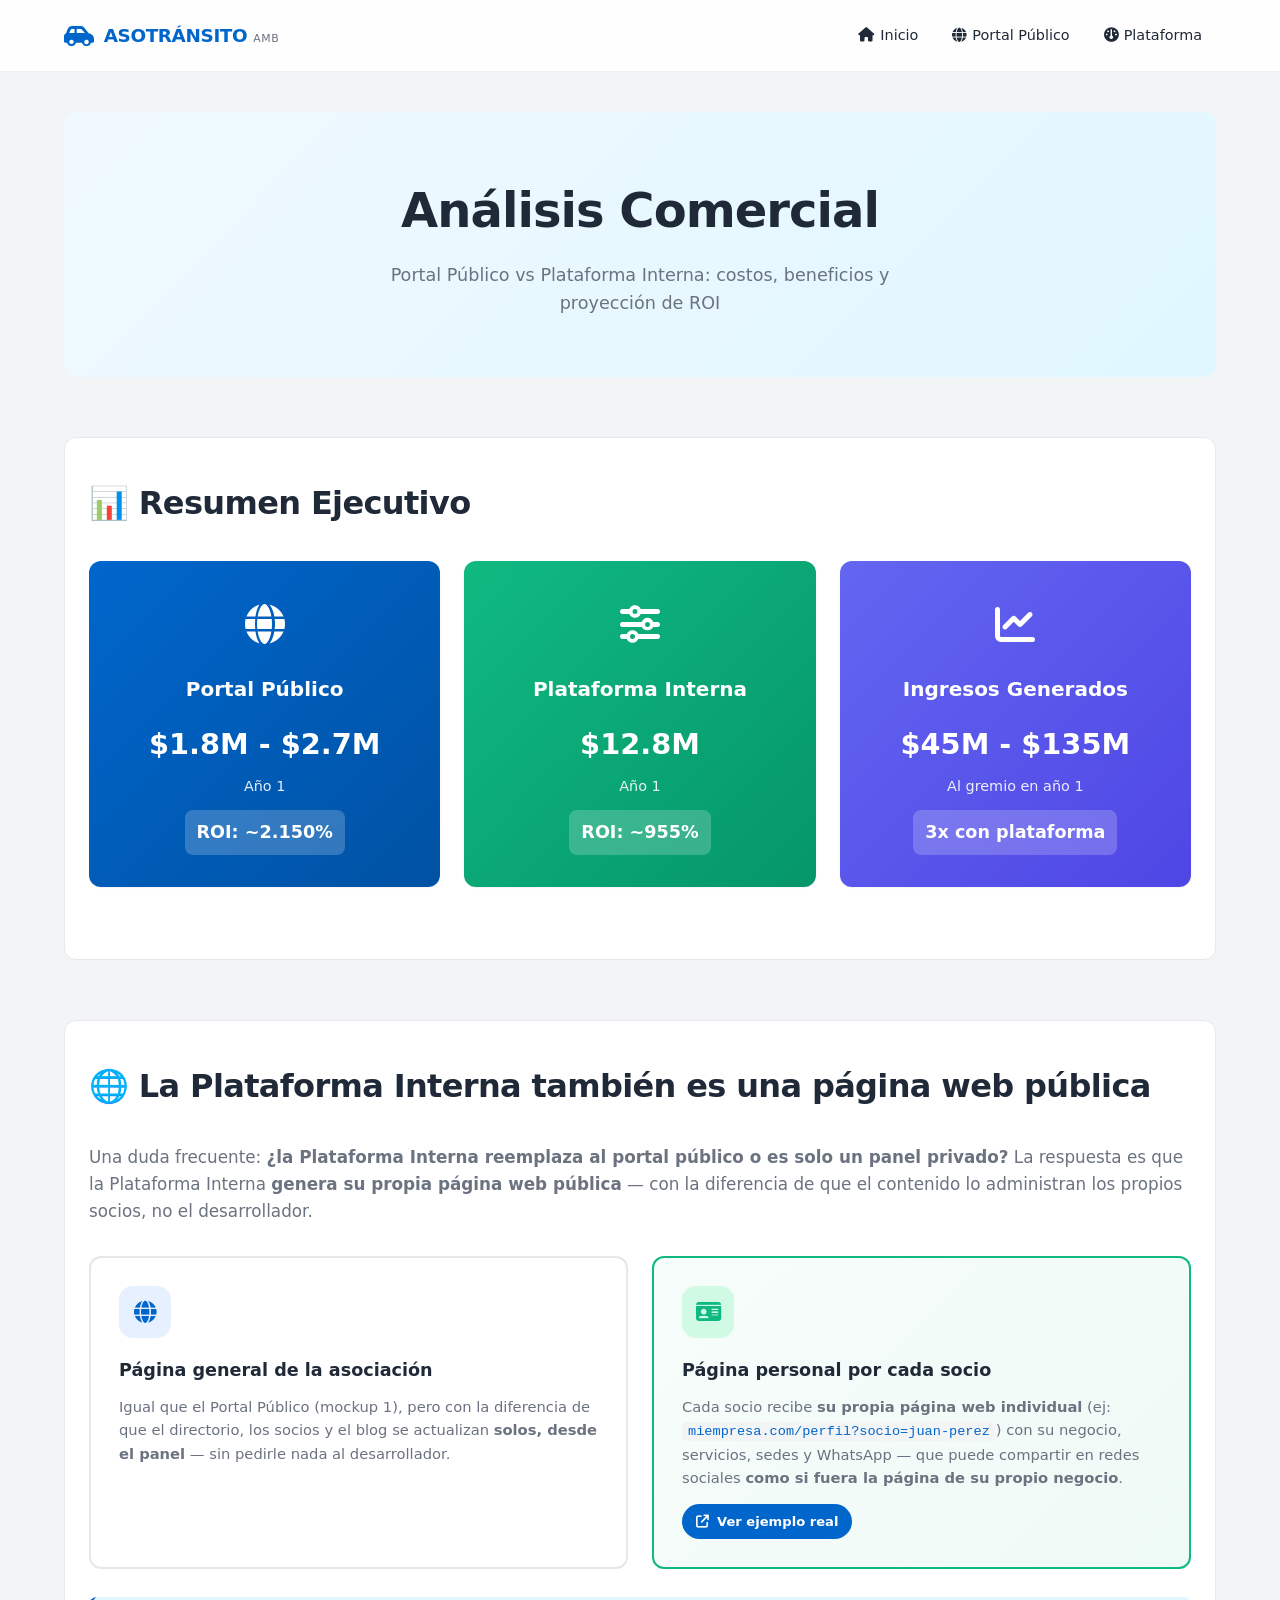
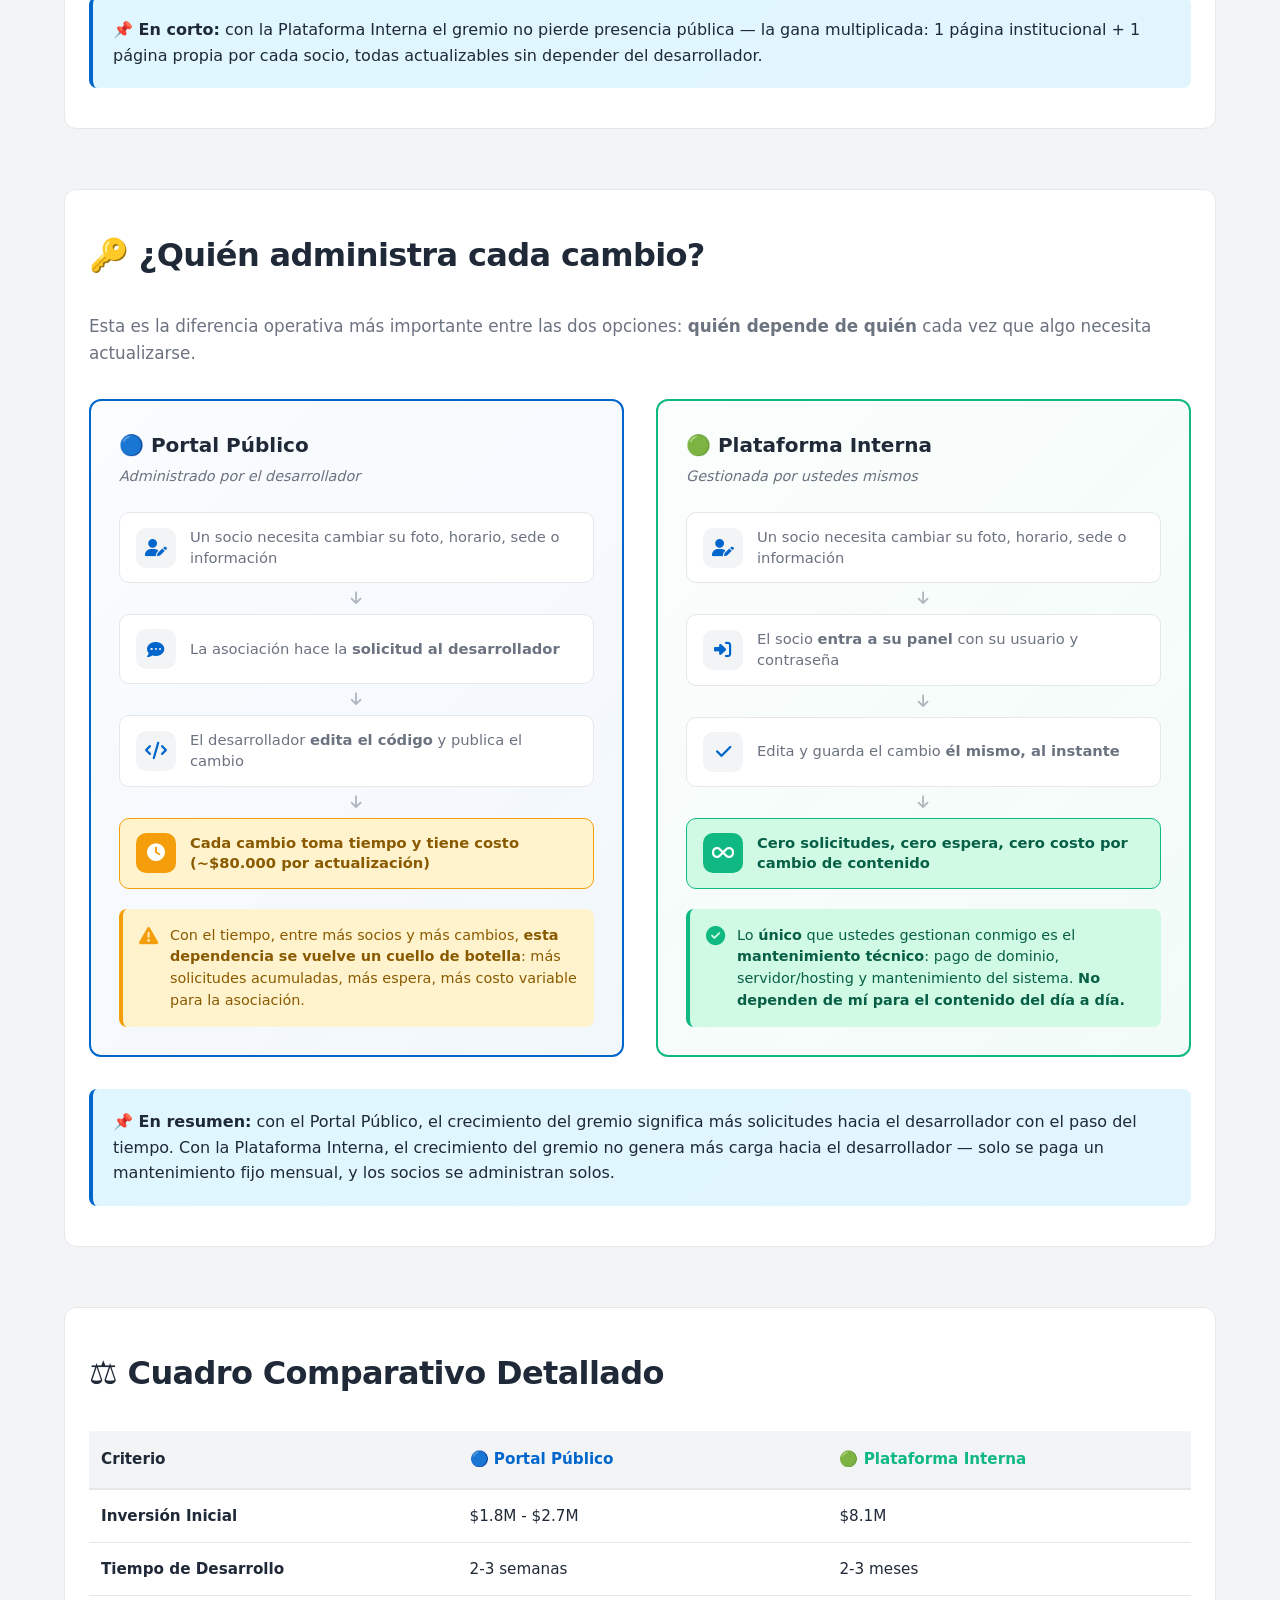
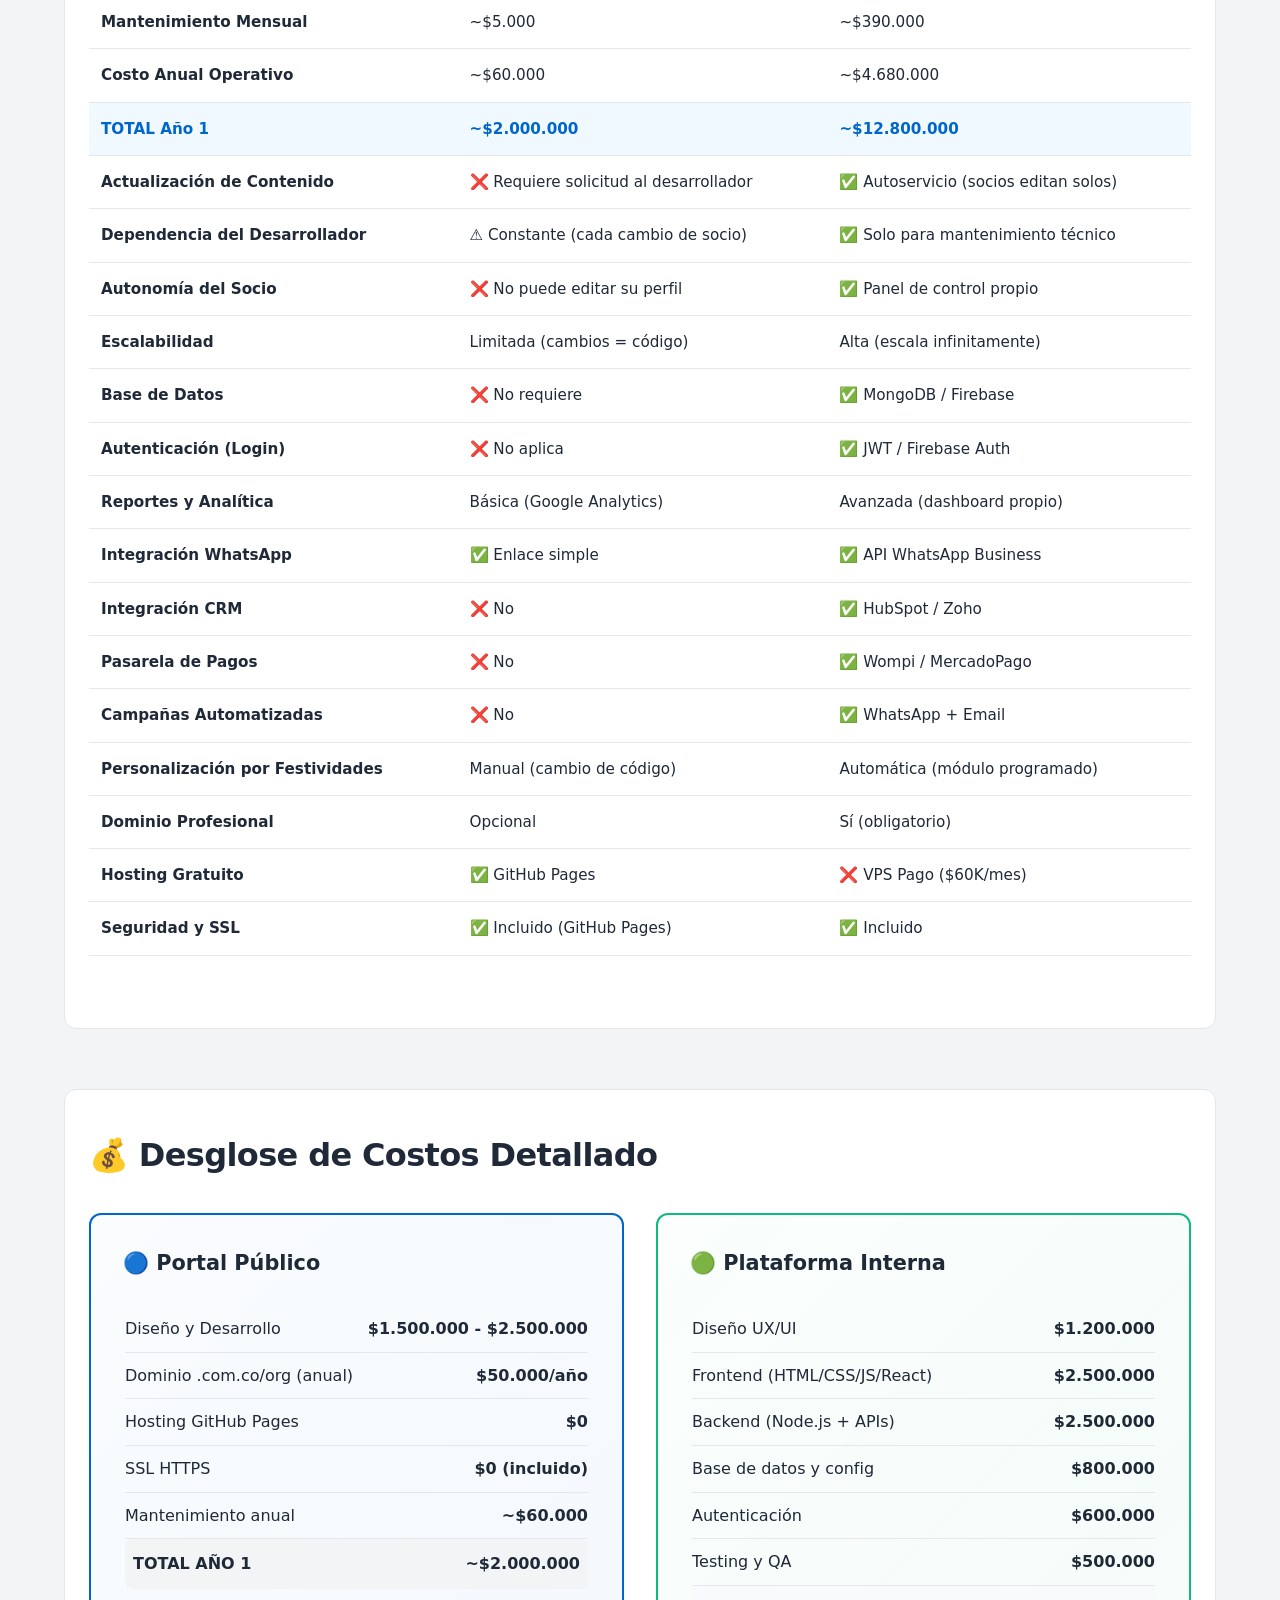
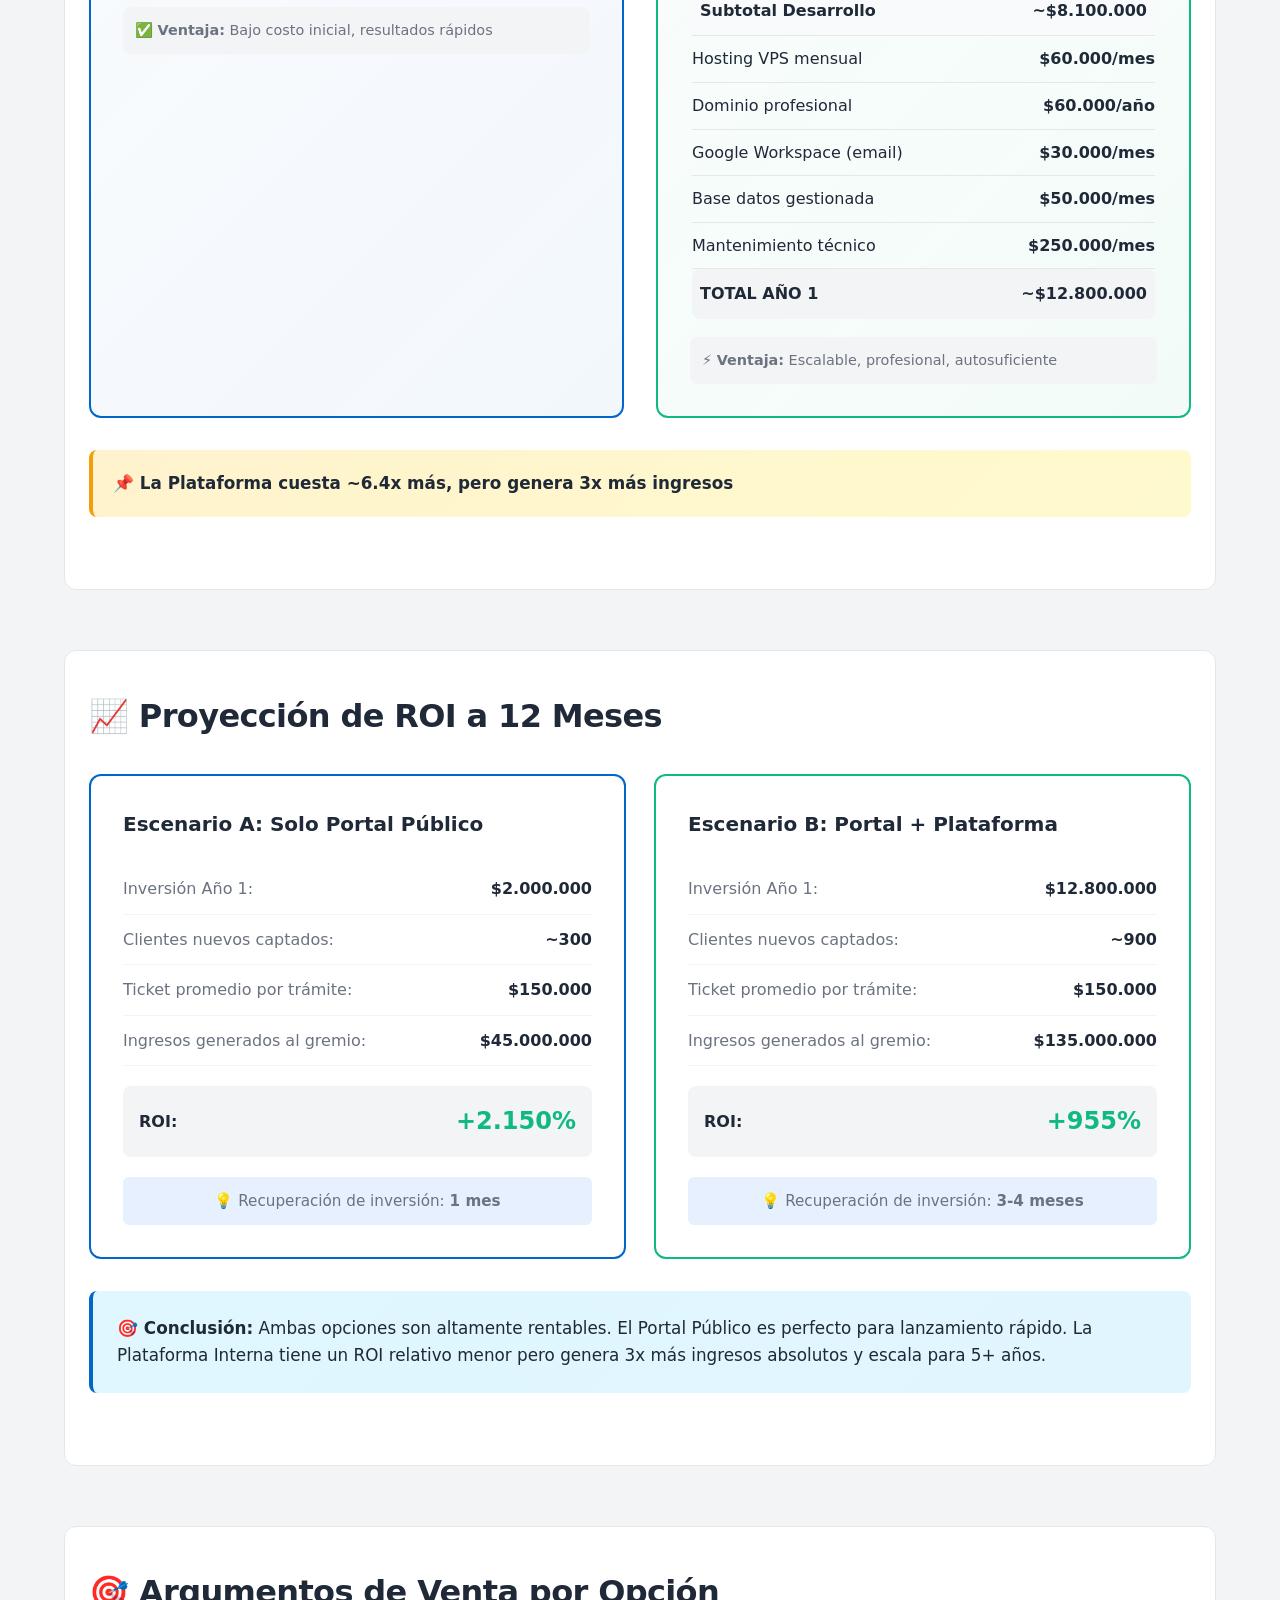
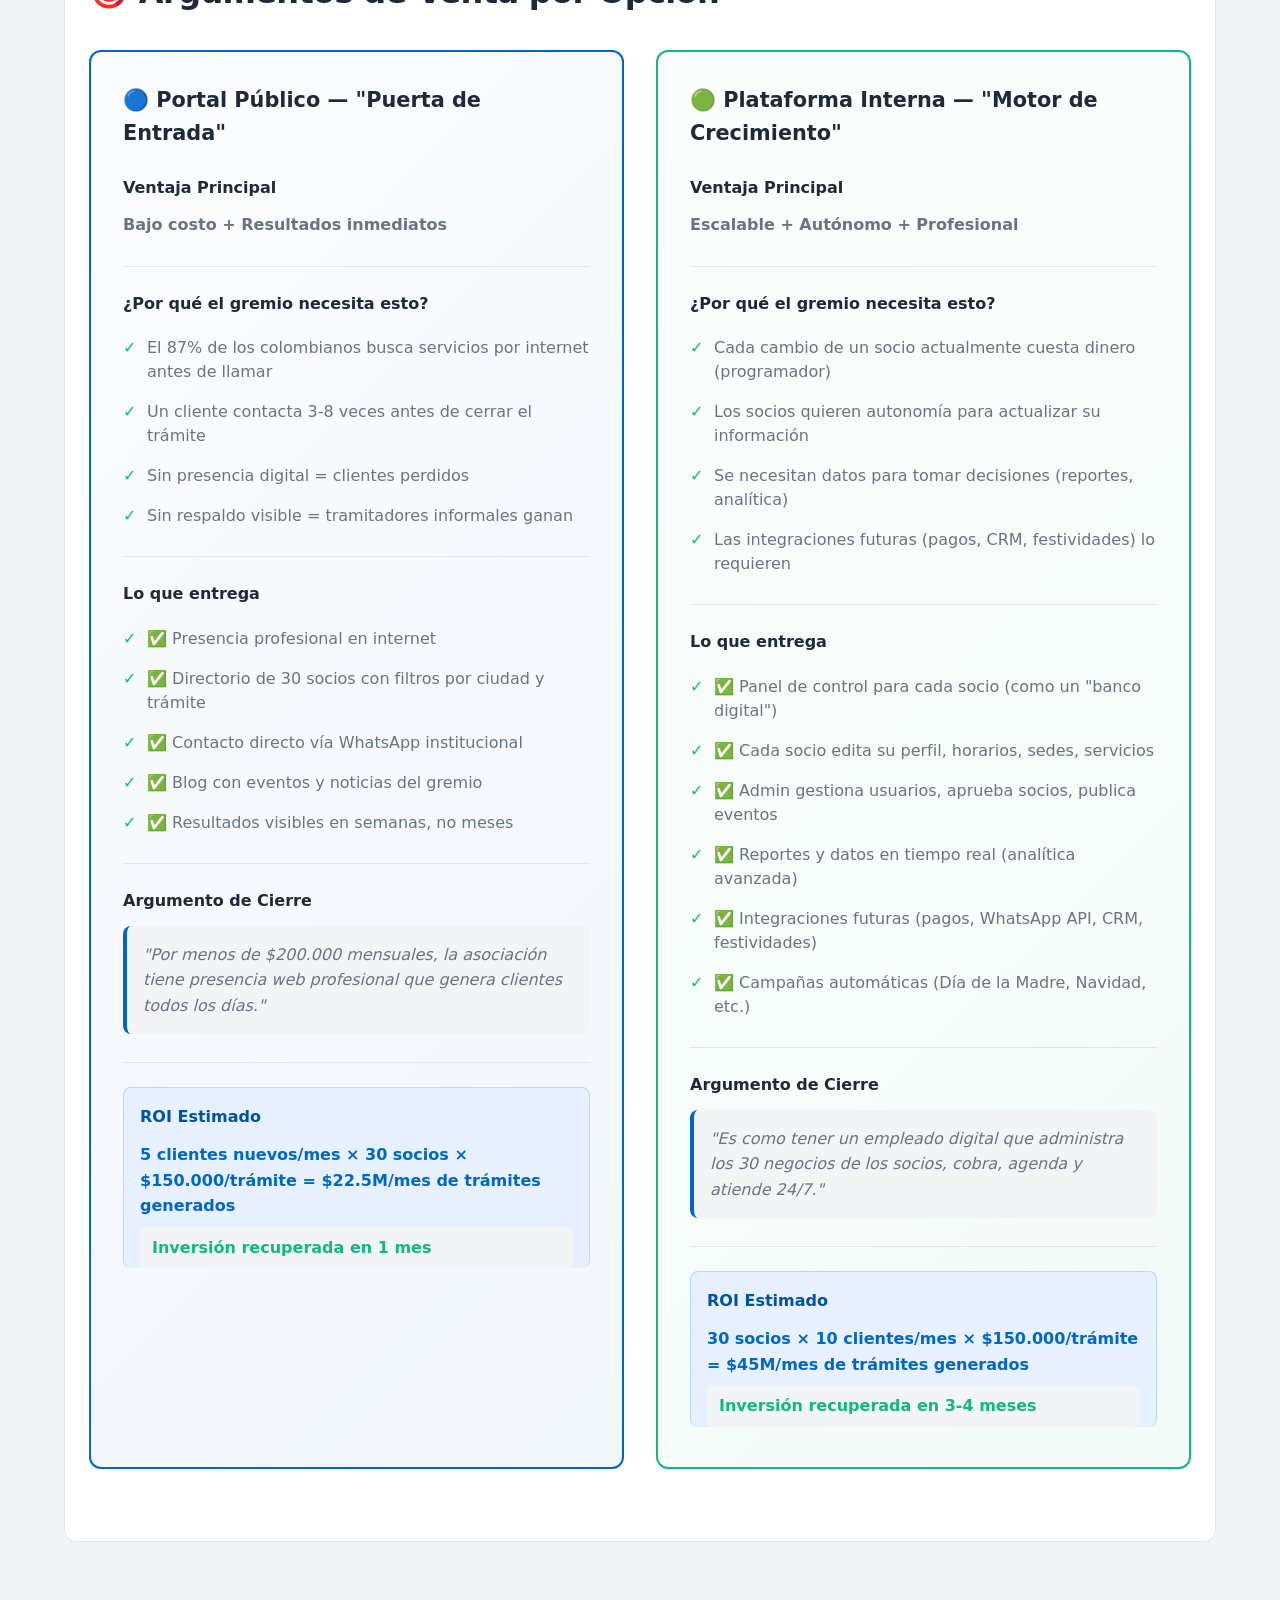
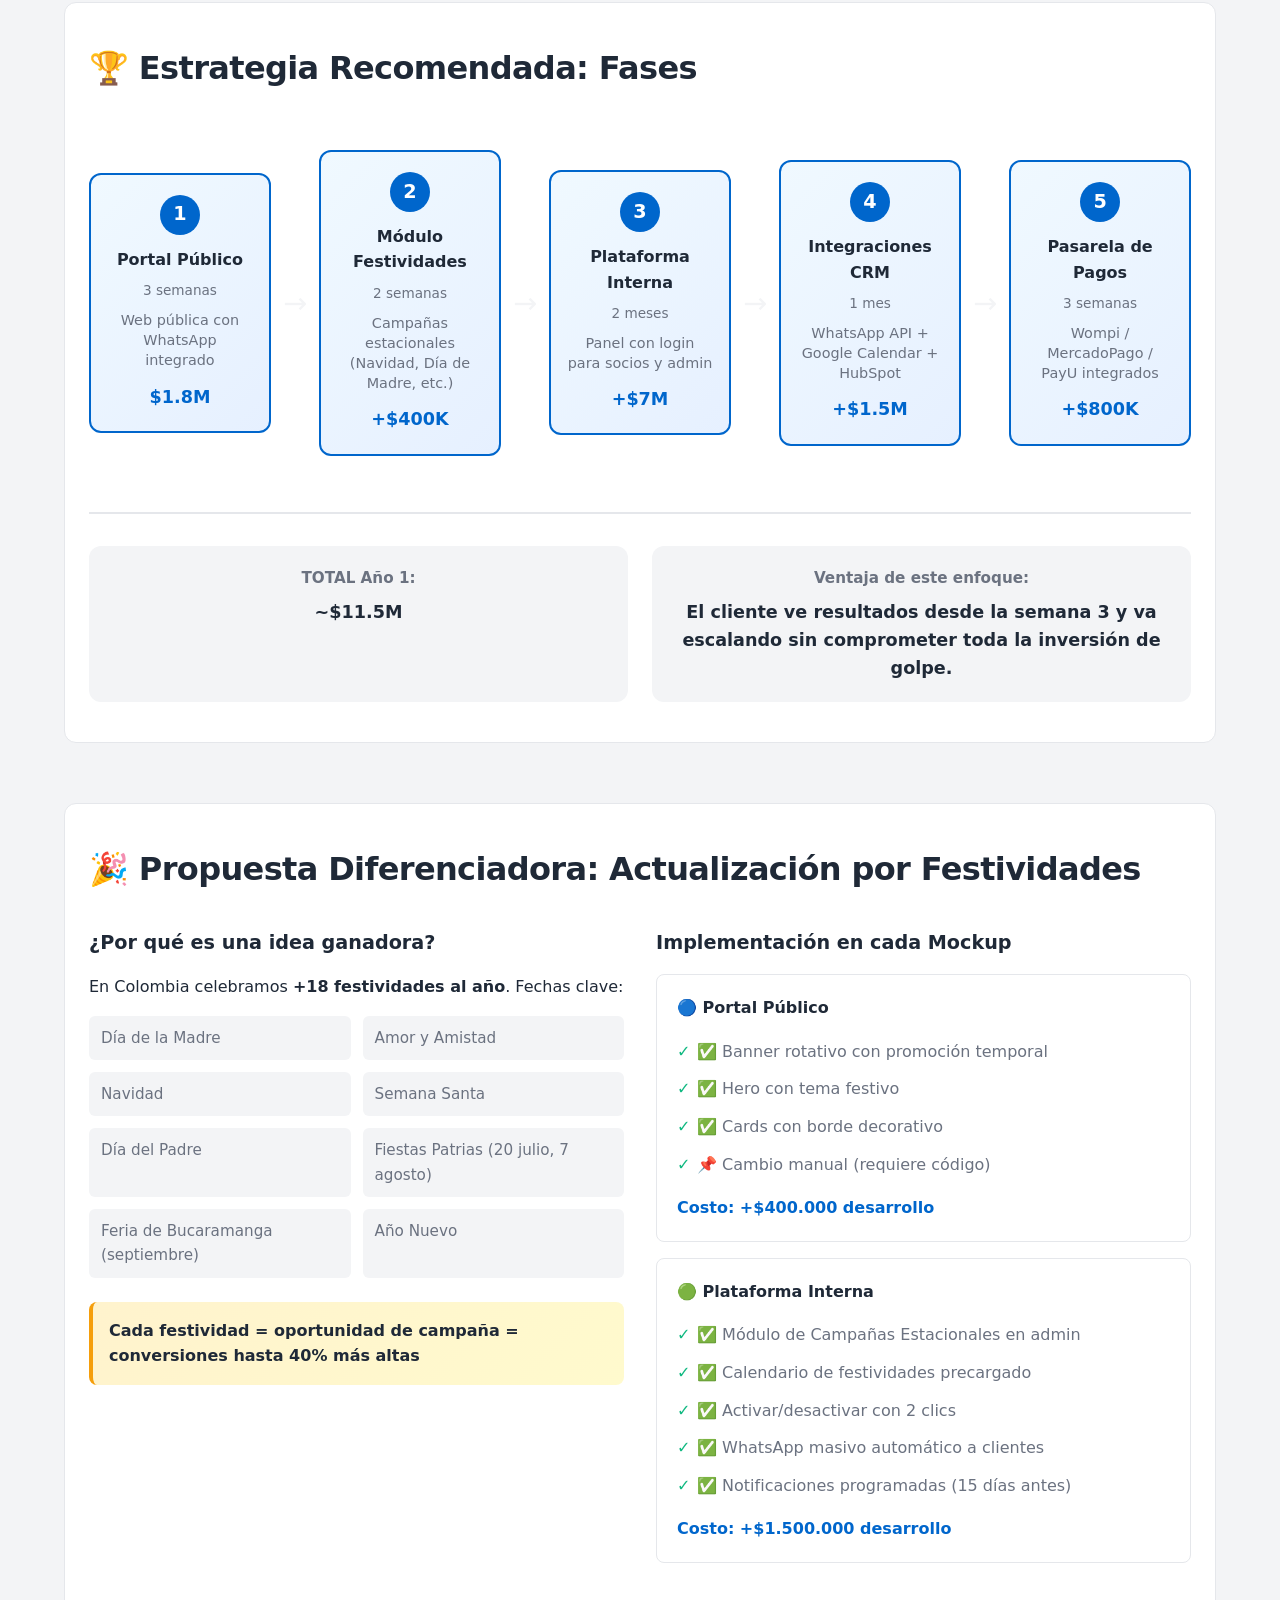
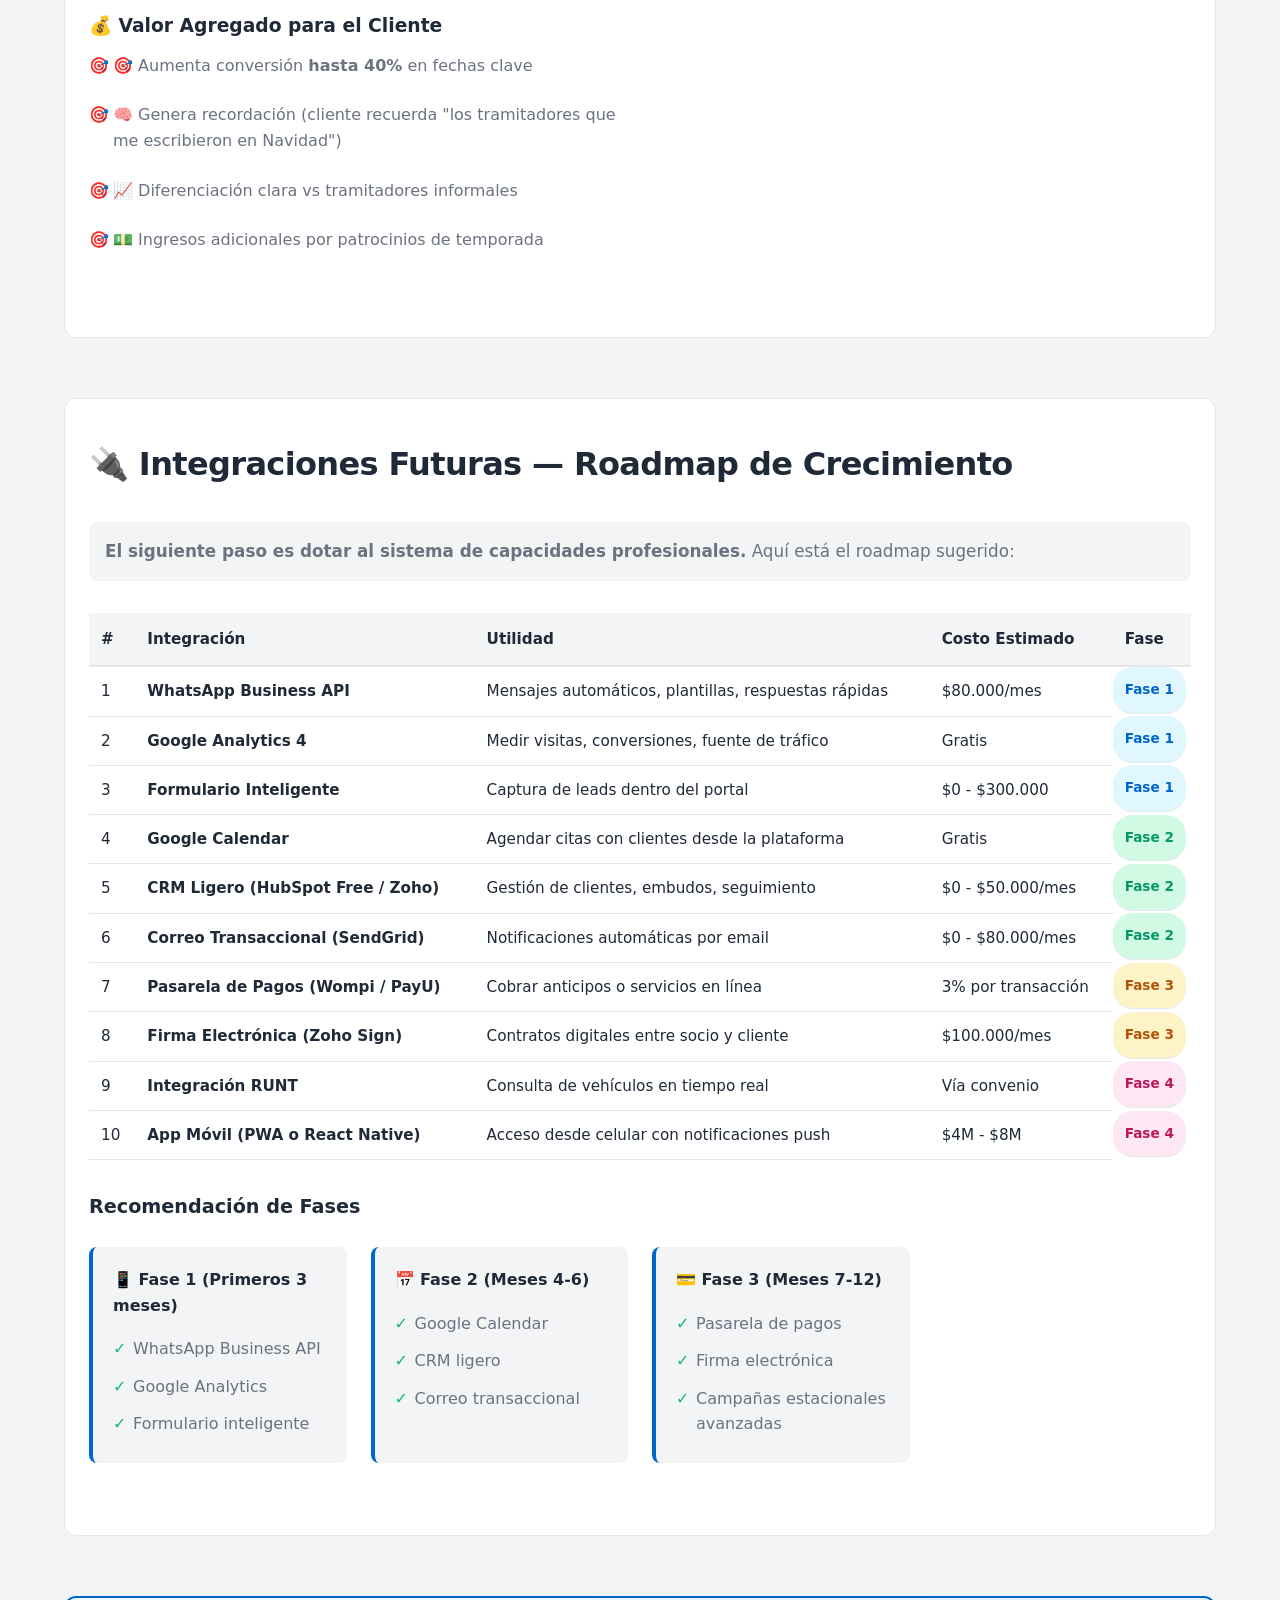
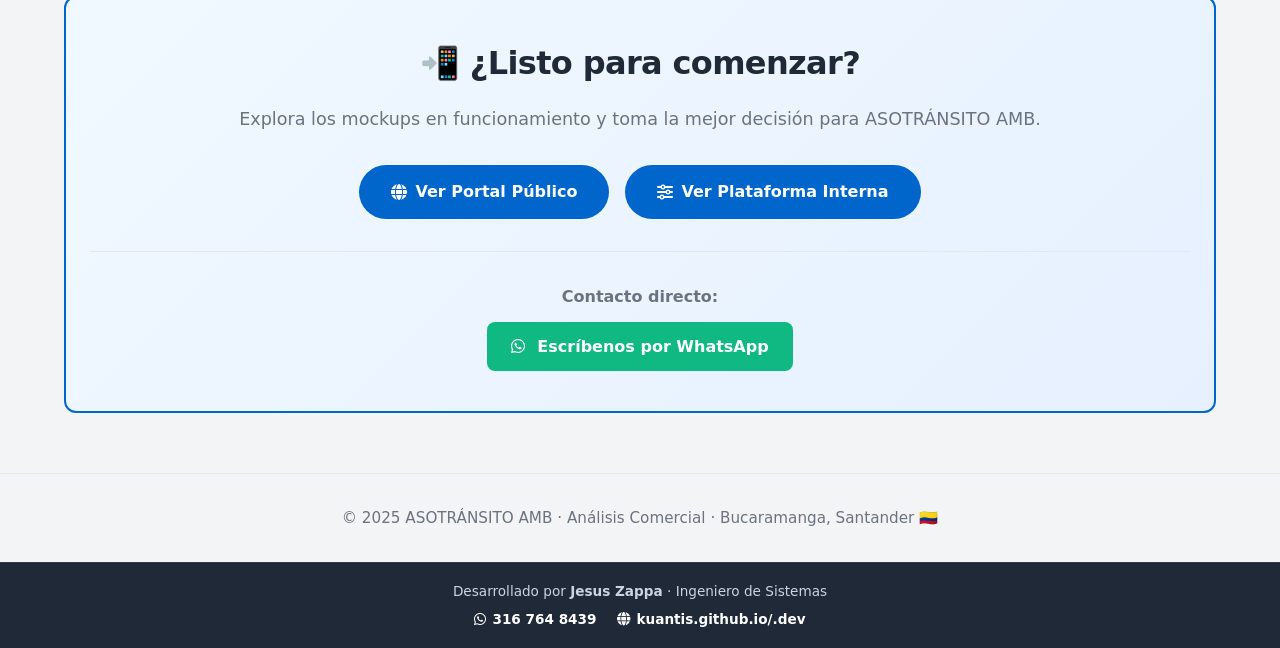
==== comparacion.html @ 504d7a9b "Add files via upload" ====
<!DOCTYPE html>
<html lang="es">
<head>
  <meta charset="UTF-8">
  <meta name="viewport" content="width=device-width, initial-scale=1.0">
  <title>Análisis Comercial · ASOTRÁNSITO AMB</title>
  <meta name="description" content="Comparativa detallada entre Portal Público y Plataforma Interna: costos, ROI, funcionalidades y argumentos de venta.">
  <link rel="stylesheet" href="css/shared.css">
  <link rel="stylesheet" href="css/comparacion.css">
  <link rel="stylesheet" href="https://cdnjs.cloudflare.com/ajax/libs/font-awesome/6.4.0/css/all.min.css">
</head>
<body>

<header class="main-header">
  <div class="container header-inner">
    <a href="index.html" class="logo">
      <i class="fa-solid fa-car-side"></i>
      <span>ASOTRÁNSITO <small>AMB</small></span>
    </a>
    <nav>
      <a href="index.html"><i class="fa-solid fa-home"></i> Inicio</a>
      <a href="mockup1.html"><i class="fa-solid fa-globe"></i> Portal Público</a>
      <a href="mockup2.html"><i class="fa-solid fa-gauge"></i> Plataforma</a>
    </nav>
  </div>
</header>

<main class="container-comp">

  <!-- HERO -->
  <section class="hero-comp">
    <h1>Análisis Comercial</h1>
    <p class="subtitle">Portal Público vs Plataforma Interna: costos, beneficios y proyección de ROI</p>
  </section>

  <!-- RESUMEN EJECUTIVO -->
  <section class="section-comp">
    <h2>📊 Resumen Ejecutivo</h2>
    <div class="summary-boxes">
      <div class="summary-box blue">
        <div class="icon"><i class="fa-solid fa-globe"></i></div>
        <h3>Portal Público</h3>
        <p class="price">$1.8M - $2.7M</p>
        <p class="desc">Año 1</p>
        <p class="roi">ROI: ~2.150%</p>
      </div>
      <div class="summary-box green">
        <div class="icon"><i class="fa-solid fa-sliders"></i></div>
        <h3>Plataforma Interna</h3>
        <p class="price">$12.8M</p>
        <p class="desc">Año 1</p>
        <p class="roi">ROI: ~955%</p>
      </div>
      <div class="summary-box neutral">
        <div class="icon"><i class="fa-solid fa-chart-line"></i></div>
        <h3>Ingresos Generados</h3>
        <p class="price">$45M - $135M</p>
        <p class="desc">Al gremio en año 1</p>
        <p class="roi">3x con plataforma</p>
      </div>
    </div>
  </section>

  <!-- LA PLATAFORMA TAMBIÉN TIENE PÁGINA WEB PÚBLICA -->
  <section class="section-comp">
    <h2>🌐 La Plataforma Interna también es una página web pública</h2>
    <p class="admin-intro">Una duda frecuente: <strong>¿la Plataforma Interna reemplaza al portal público o es solo un panel privado?</strong> La respuesta es que la Plataforma Interna <strong>genera su propia página web pública</strong> — con la diferencia de que el contenido lo administran los propios socios, no el desarrollador.</p>

    <div class="web-publica-grid">
      <div class="web-publica-card">
        <div class="web-publica-icon"><i class="fa-solid fa-globe"></i></div>
        <h3>Página general de la asociación</h3>
        <p>Igual que el Portal Público (mockup 1), pero con la diferencia de que el directorio, los socios y el blog se actualizan <strong>solos, desde el panel</strong> — sin pedirle nada al desarrollador.</p>
      </div>
      <div class="web-publica-card highlight-card">
        <div class="web-publica-icon"><i class="fa-solid fa-id-card"></i></div>
        <h3>Página personal por cada socio</h3>
        <p>Cada socio recibe <strong>su propia página web individual</strong> (ej: <code>miempresa.com/perfil?socio=juan-perez</code>) con su negocio, servicios, sedes y WhatsApp — que puede compartir en redes sociales <strong>como si fuera la página de su propio negocio</strong>.</p>
        <a href="perfil.html?socio=juan-perez" target="_blank" class="btn btn-primary btn-sm" style="margin-top:14px;">
          <i class="fa-solid fa-arrow-up-right-from-square"></i> Ver ejemplo real
        </a>
      </div>
    </div>

    <div class="admin-conclusion">
      <p><strong>📌 En corto:</strong> con la Plataforma Interna el gremio no pierde presencia pública — la gana multiplicada: 1 página institucional + 1 página propia por cada socio, todas actualizables sin depender del desarrollador.</p>
    </div>
  </section>

  <!-- QUIÉN ADMINISTRA QUÉ -->
  <section class="section-comp">
    <h2>🔑 ¿Quién administra cada cambio?</h2>
    <p class="admin-intro">Esta es la diferencia operativa más importante entre las dos opciones: <strong>quién depende de quién</strong> cada vez que algo necesita actualizarse.</p>

    <div class="admin-flow-container">
      <div class="admin-flow-box portal-flow">
        <h3>🔵 Portal Público</h3>
        <p class="admin-flow-subtitle">Administrado por el desarrollador</p>

        <div class="flow-steps">
          <div class="flow-step">
            <div class="flow-icon"><i class="fa-solid fa-user-pen"></i></div>
            <p>Un socio necesita cambiar su foto, horario, sede o información</p>
          </div>
          <div class="flow-arrow"><i class="fa-solid fa-arrow-down"></i></div>
          <div class="flow-step">
            <div class="flow-icon"><i class="fa-solid fa-comment-dots"></i></div>
            <p>La asociación hace la <strong>solicitud al desarrollador</strong></p>
          </div>
          <div class="flow-arrow"><i class="fa-solid fa-arrow-down"></i></div>
          <div class="flow-step">
            <div class="flow-icon"><i class="fa-solid fa-code"></i></div>
            <p>El desarrollador <strong>edita el código</strong> y publica el cambio</p>
          </div>
          <div class="flow-arrow"><i class="fa-solid fa-arrow-down"></i></div>
          <div class="flow-step highlight-step">
            <div class="flow-icon"><i class="fa-solid fa-clock"></i></div>
            <p>Cada cambio toma <strong>tiempo</strong> y tiene <strong>costo</strong> (~$80.000 por actualización)</p>
          </div>
        </div>

        <div class="admin-warning">
          <i class="fa-solid fa-triangle-exclamation"></i>
          <p>Con el tiempo, entre más socios y más cambios, <strong>esta dependencia se vuelve un cuello de botella</strong>: más solicitudes acumuladas, más espera, más costo variable para la asociación.</p>
        </div>
      </div>

      <div class="admin-flow-box platform-flow">
        <h3>🟢 Plataforma Interna</h3>
        <p class="admin-flow-subtitle">Gestionada por ustedes mismos</p>

        <div class="flow-steps">
          <div class="flow-step">
            <div class="flow-icon"><i class="fa-solid fa-user-pen"></i></div>
            <p>Un socio necesita cambiar su foto, horario, sede o información</p>
          </div>
          <div class="flow-arrow"><i class="fa-solid fa-arrow-down"></i></div>
          <div class="flow-step">
            <div class="flow-icon"><i class="fa-solid fa-right-to-bracket"></i></div>
            <p>El socio <strong>entra a su panel</strong> con su usuario y contraseña</p>
          </div>
          <div class="flow-arrow"><i class="fa-solid fa-arrow-down"></i></div>
          <div class="flow-step">
            <div class="flow-icon"><i class="fa-solid fa-check"></i></div>
            <p>Edita y guarda el cambio <strong>él mismo, al instante</strong></p>
          </div>
          <div class="flow-arrow"><i class="fa-solid fa-arrow-down"></i></div>
          <div class="flow-step highlight-step good">
            <div class="flow-icon"><i class="fa-solid fa-infinity"></i></div>
            <p><strong>Cero solicitudes, cero espera, cero costo</strong> por cambio de contenido</p>
          </div>
        </div>

        <div class="admin-success">
          <i class="fa-solid fa-circle-check"></i>
          <p>Lo <strong>único</strong> que ustedes gestionan conmigo es el <strong>mantenimiento técnico</strong>: pago de dominio, servidor/hosting y mantenimiento del sistema. <strong>No dependen de mí para el contenido del día a día.</strong></p>
        </div>
      </div>
    </div>

    <div class="admin-conclusion">
      <p><strong>📌 En resumen:</strong> con el Portal Público, el crecimiento del gremio significa más solicitudes hacia el desarrollador con el paso del tiempo. Con la Plataforma Interna, el crecimiento del gremio no genera más carga hacia el desarrollador — solo se paga un mantenimiento fijo mensual, y los socios se administran solos.</p>
    </div>
  </section>

  <!-- CUADRO COMPARATIVO -->
  <section class="section-comp">
    <h2>⚖️ Cuadro Comparativo Detallado</h2>
    <div class="comparison-table-wrapper">
      <table class="comparison-table">
        <thead>
          <tr>
            <th>Criterio</th>
            <th class="col-portal">🔵 Portal Público</th>
            <th class="col-plataforma">🟢 Plataforma Interna</th>
          </tr>
        </thead>
        <tbody>
          <tr>
            <td><strong>Inversión Inicial</strong></td>
            <td>$1.8M - $2.7M</td>
            <td>$8.1M</td>
          </tr>
          <tr>
            <td><strong>Tiempo de Desarrollo</strong></td>
            <td>2-3 semanas</td>
            <td>2-3 meses</td>
          </tr>
          <tr>
            <td><strong>Mantenimiento Mensual</strong></td>
            <td>~$5.000</td>
            <td>~$390.000</td>
          </tr>
          <tr>
            <td><strong>Costo Anual Operativo</strong></td>
            <td>~$60.000</td>
            <td>~$4.680.000</td>
          </tr>
          <tr class="highlight-row">
            <td><strong>TOTAL Año 1</strong></td>
            <td><strong>~$2.000.000</strong></td>
            <td><strong>~$12.800.000</strong></td>
          </tr>
          <tr>
            <td><strong>Actualización de Contenido</strong></td>
            <td>❌ Requiere solicitud al desarrollador</td>
            <td>✅ Autoservicio (socios editan solos)</td>
          </tr>
          <tr>
            <td><strong>Dependencia del Desarrollador</strong></td>
            <td>⚠️ Constante (cada cambio de socio)</td>
            <td>✅ Solo para mantenimiento técnico</td>
          </tr>
          <tr>
            <td><strong>Autonomía del Socio</strong></td>
            <td>❌ No puede editar su perfil</td>
            <td>✅ Panel de control propio</td>
          </tr>
          <tr>
            <td><strong>Escalabilidad</strong></td>
            <td>Limitada (cambios = código)</td>
            <td>Alta (escala infinitamente)</td>
          </tr>
          <tr>
            <td><strong>Base de Datos</strong></td>
            <td>❌ No requiere</td>
            <td>✅ MongoDB / Firebase</td>
          </tr>
          <tr>
            <td><strong>Autenticación (Login)</strong></td>
            <td>❌ No aplica</td>
            <td>✅ JWT / Firebase Auth</td>
          </tr>
          <tr>
            <td><strong>Reportes y Analítica</strong></td>
            <td>Básica (Google Analytics)</td>
            <td>Avanzada (dashboard propio)</td>
          </tr>
          <tr>
            <td><strong>Integración WhatsApp</strong></td>
            <td>✅ Enlace simple</td>
            <td>✅ API WhatsApp Business</td>
          </tr>
          <tr>
            <td><strong>Integración CRM</strong></td>
            <td>❌ No</td>
            <td>✅ HubSpot / Zoho</td>
          </tr>
          <tr>
            <td><strong>Pasarela de Pagos</strong></td>
            <td>❌ No</td>
            <td>✅ Wompi / MercadoPago</td>
          </tr>
          <tr>
            <td><strong>Campañas Automatizadas</strong></td>
            <td>❌ No</td>
            <td>✅ WhatsApp + Email</td>
          </tr>
          <tr>
            <td><strong>Personalización por Festividades</strong></td>
            <td>Manual (cambio de código)</td>
            <td>Automática (módulo programado)</td>
          </tr>
          <tr>
            <td><strong>Dominio Profesional</strong></td>
            <td>Opcional</td>
            <td>Sí (obligatorio)</td>
          </tr>
          <tr>
            <td><strong>Hosting Gratuito</strong></td>
            <td>✅ GitHub Pages</td>
            <td>❌ VPS Pago ($60K/mes)</td>
          </tr>
          <tr>
            <td><strong>Seguridad y SSL</strong></td>
            <td>✅ Incluido (GitHub Pages)</td>
            <td>✅ Incluido</td>
          </tr>
        </tbody>
      </table>
    </div>
  </section>

  <!-- DESGLOSE DE COSTOS -->
  <section class="section-comp">
    <h2>💰 Desglose de Costos Detallado</h2>

    <div class="costs-container">
      <div class="cost-box portal-cost">
        <h3>🔵 Portal Público</h3>
        <table class="cost-table">
          <tr>
            <td>Diseño y Desarrollo</td>
            <td class="price">$1.500.000 - $2.500.000</td>
          </tr>
          <tr>
            <td>Dominio .com.co/org (anual)</td>
            <td class="price">$50.000/año</td>
          </tr>
          <tr>
            <td>Hosting GitHub Pages</td>
            <td class="price">$0</td>
          </tr>
          <tr>
            <td>SSL HTTPS</td>
            <td class="price">$0 (incluido)</td>
          </tr>
          <tr>
            <td>Mantenimiento anual</td>
            <td class="price">~$60.000</td>
          </tr>
          <tr class="total-row">
            <td><strong>TOTAL AÑO 1</strong></td>
            <td><strong>~$2.000.000</strong></td>
          </tr>
        </table>
        <p class="note">✅ <strong>Ventaja:</strong> Bajo costo inicial, resultados rápidos</p>
      </div>

      <div class="cost-box platform-cost">
        <h3>🟢 Plataforma Interna</h3>
        <table class="cost-table">
          <tr>
            <td>Diseño UX/UI</td>
            <td class="price">$1.200.000</td>
          </tr>
          <tr>
            <td>Frontend (HTML/CSS/JS/React)</td>
            <td class="price">$2.500.000</td>
          </tr>
          <tr>
            <td>Backend (Node.js + APIs)</td>
            <td class="price">$2.500.000</td>
          </tr>
          <tr>
            <td>Base de datos y config</td>
            <td class="price">$800.000</td>
          </tr>
          <tr>
            <td>Autenticación</td>
            <td class="price">$600.000</td>
          </tr>
          <tr>
            <td>Testing y QA</td>
            <td class="price">$500.000</td>
          </tr>
          <tr class="subtotal-row">
            <td><strong>Subtotal Desarrollo</strong></td>
            <td><strong class="price">~$8.100.000</strong></td>
          </tr>
          <tr>
            <td>Hosting VPS mensual</td>
            <td class="price">$60.000/mes</td>
          </tr>
          <tr>
            <td>Dominio profesional</td>
            <td class="price">$60.000/año</td>
          </tr>
          <tr>
            <td>Google Workspace (email)</td>
            <td class="price">$30.000/mes</td>
          </tr>
          <tr>
            <td>Base datos gestionada</td>
            <td class="price">$50.000/mes</td>
          </tr>
          <tr>
            <td>Mantenimiento técnico</td>
            <td class="price">$250.000/mes</td>
          </tr>
          <tr class="total-row">
            <td><strong>TOTAL AÑO 1</strong></td>
            <td><strong>~$12.800.000</strong></td>
          </tr>
        </table>
        <p class="note">⚡ <strong>Ventaja:</strong> Escalable, profesional, autosuficiente</p>
      </div>
    </div>

    <div class="cost-comparison-highlight">
      <p><strong>📌 La Plataforma cuesta ~6.4x más, pero genera 3x más ingresos</strong></p>
    </div>
  </section>

  <!-- PROYECCIÓN DE ROI -->
  <section class="section-comp">
    <h2>📈 Proyección de ROI a 12 Meses</h2>

    <div class="roi-scenarios">
      <div class="roi-box scenario-a">
        <h3>Escenario A: Solo Portal Público</h3>
        <div class="roi-item">
          <label>Inversión Año 1:</label>
          <strong>$2.000.000</strong>
        </div>
        <div class="roi-item">
          <label>Clientes nuevos captados:</label>
          <strong>~300</strong>
        </div>
        <div class="roi-item">
          <label>Ticket promedio por trámite:</label>
          <strong>$150.000</strong>
        </div>
        <div class="roi-item">
          <label>Ingresos generados al gremio:</label>
          <strong>$45.000.000</strong>
        </div>
        <div class="roi-result">
          <label>ROI:</label>
          <span class="roi-value">+2.150%</span>
        </div>
        <p class="scenario-note">💡 Recuperación de inversión: <strong>1 mes</strong></p>
      </div>

      <div class="roi-box scenario-b">
        <h3>Escenario B: Portal + Plataforma</h3>
        <div class="roi-item">
          <label>Inversión Año 1:</label>
          <strong>$12.800.000</strong>
        </div>
        <div class="roi-item">
          <label>Clientes nuevos captados:</label>
          <strong>~900</strong>
        </div>
        <div class="roi-item">
          <label>Ticket promedio por trámite:</label>
          <strong>$150.000</strong>
        </div>
        <div class="roi-item">
          <label>Ingresos generados al gremio:</label>
          <strong>$135.000.000</strong>
        </div>
        <div class="roi-result">
          <label>ROI:</label>
          <span class="roi-value">+955%</span>
        </div>
        <p class="scenario-note">💡 Recuperación de inversión: <strong>3-4 meses</strong></p>
      </div>
    </div>

    <div class="roi-conclusion">
      <p><strong>🎯 Conclusión:</strong> Ambas opciones son altamente rentables. El Portal Público es perfecto para lanzamiento rápido. La Plataforma Interna tiene un ROI relativo menor pero genera 3x más ingresos absolutos y escala para 5+ años.</p>
    </div>
  </section>

  <!-- ARGUMENTOS DE VENTA -->
  <section class="section-comp">
    <h2>🎯 Argumentos de Venta por Opción</h2>

    <div class="arguments-container">
      <div class="argument-card portal-arg">
        <h3>🔵 Portal Público — "Puerta de Entrada"</h3>
        <div class="arg-section">
          <h4>Ventaja Principal</h4>
          <p><strong>Bajo costo + Resultados inmediatos</strong></p>
        </div>

        <div class="arg-section">
          <h4>¿Por qué el gremio necesita esto?</h4>
          <ul>
            <li>El 87% de los colombianos busca servicios por internet antes de llamar</li>
            <li>Un cliente contacta 3-8 veces antes de cerrar el trámite</li>
            <li>Sin presencia digital = clientes perdidos</li>
            <li>Sin respaldo visible = tramitadores informales ganan</li>
          </ul>
        </div>

        <div class="arg-section">
          <h4>Lo que entrega</h4>
          <ul>
            <li>✅ Presencia profesional en internet</li>
            <li>✅ Directorio de 30 socios con filtros por ciudad y trámite</li>
            <li>✅ Contacto directo vía WhatsApp institucional</li>
            <li>✅ Blog con eventos y noticias del gremio</li>
            <li>✅ Resultados visibles en semanas, no meses</li>
          </ul>
        </div>

        <div class="arg-section">
          <h4>Argumento de Cierre</h4>
          <p class="quote"><em>"Por menos de $200.000 mensuales, la asociación tiene presencia web profesional que genera clientes todos los días."</em></p>
        </div>

        <div class="arg-section roi-estimate">
          <h4>ROI Estimado</h4>
          <p>5 clientes nuevos/mes × 30 socios × $150.000/trámite = <strong>$22.5M/mes de trámites generados</strong></p>
          <p class="roi-payoff">Inversión recuperada en <strong>1 mes</strong></p>
        </div>
      </div>

      <div class="argument-card platform-arg">
        <h3>🟢 Plataforma Interna — "Motor de Crecimiento"</h3>
        <div class="arg-section">
          <h4>Ventaja Principal</h4>
          <p><strong>Escalable + Autónomo + Profesional</strong></p>
        </div>

        <div class="arg-section">
          <h4>¿Por qué el gremio necesita esto?</h4>
          <ul>
            <li>Cada cambio de un socio actualmente cuesta dinero (programador)</li>
            <li>Los socios quieren autonomía para actualizar su información</li>
            <li>Se necesitan datos para tomar decisiones (reportes, analítica)</li>
            <li>Las integraciones futuras (pagos, CRM, festividades) lo requieren</li>
          </ul>
        </div>

        <div class="arg-section">
          <h4>Lo que entrega</h4>
          <ul>
            <li>✅ Panel de control para cada socio (como un "banco digital")</li>
            <li>✅ Cada socio edita su perfil, horarios, sedes, servicios</li>
            <li>✅ Admin gestiona usuarios, aprueba socios, publica eventos</li>
            <li>✅ Reportes y datos en tiempo real (analítica avanzada)</li>
            <li>✅ Integraciones futuras (pagos, WhatsApp API, CRM, festividades)</li>
            <li>✅ Campañas automáticas (Día de la Madre, Navidad, etc.)</li>
          </ul>
        </div>

        <div class="arg-section">
          <h4>Argumento de Cierre</h4>
          <p class="quote"><em>"Es como tener un empleado digital que administra los 30 negocios de los socios, cobra, agenda y atiende 24/7."</em></p>
        </div>

        <div class="arg-section roi-estimate">
          <h4>ROI Estimado</h4>
          <p>30 socios × 10 clientes/mes × $150.000/trámite = <strong>$45M/mes de trámites generados</strong></p>
          <p class="roi-payoff">Inversión recuperada en <strong>3-4 meses</strong></p>
        </div>
      </div>
    </div>
  </section>

  <!-- ESTRATEGIA RECOMENDADA -->
  <section class="section-comp">
    <h2>🏆 Estrategia Recomendada: Fases</h2>

    <div class="phases-timeline">
      <div class="phase-card phase-1">
        <div class="phase-number">1</div>
        <h3>Portal Público</h3>
        <p class="phase-duration">3 semanas</p>
        <p class="phase-desc">Web pública con WhatsApp integrado</p>
        <p class="phase-investment">$1.8M</p>
      </div>

      <div class="phase-divider">→</div>

      <div class="phase-card phase-2">
        <div class="phase-number">2</div>
        <h3>Módulo Festividades</h3>
        <p class="phase-duration">2 semanas</p>
        <p class="phase-desc">Campañas estacionales (Navidad, Día de Madre, etc.)</p>
        <p class="phase-investment">+$400K</p>
      </div>

      <div class="phase-divider">→</div>

      <div class="phase-card phase-3">
        <div class="phase-number">3</div>
        <h3>Plataforma Interna</h3>
        <p class="phase-duration">2 meses</p>
        <p class="phase-desc">Panel con login para socios y admin</p>
        <p class="phase-investment">+$7M</p>
      </div>

      <div class="phase-divider">→</div>

      <div class="phase-card phase-4">
        <div class="phase-number">4</div>
        <h3>Integraciones CRM</h3>
        <p class="phase-duration">1 mes</p>
        <p class="phase-desc">WhatsApp API + Google Calendar + HubSpot</p>
        <p class="phase-investment">+$1.5M</p>
      </div>

      <div class="phase-divider">→</div>

      <div class="phase-card phase-5">
        <div class="phase-number">5</div>
        <h3>Pasarela de Pagos</h3>
        <p class="phase-duration">3 semanas</p>
        <p class="phase-desc">Wompi / MercadoPago / PayU integrados</p>
        <p class="phase-investment">+$800K</p>
      </div>
    </div>

    <div class="phases-summary">
      <div class="summary-item">
        <h4>TOTAL Año 1:</h4>
        <p>~$11.5M</p>
      </div>
      <div class="summary-item">
        <h4>Ventaja de este enfoque:</h4>
        <p>El cliente ve resultados desde la <strong>semana 3</strong> y va escalando sin comprometer toda la inversión de golpe.</p>
      </div>
    </div>
  </section>

  <!-- FEATURE: FESTIVIDADES -->
  <section class="section-comp">
    <h2>🎉 Propuesta Diferenciadora: Actualización por Festividades</h2>

    <div class="festivities-content">
      <div class="festivities-info">
        <h3>¿Por qué es una idea ganadora?</h3>
        <p>En Colombia celebramos <strong>+18 festividades al año</strong>. Fechas clave:</p>
        <ul class="festival-list">
          <li>Día de la Madre</li>
          <li>Amor y Amistad</li>
          <li>Navidad</li>
          <li>Semana Santa</li>
          <li>Día del Padre</li>
          <li>Fiestas Patrias (20 julio, 7 agosto)</li>
          <li>Feria de Bucaramanga (septiembre)</li>
          <li>Año Nuevo</li>
        </ul>
        <p class="highlight-text">Cada festividad = oportunidad de campaña = conversiones hasta <strong>40% más altas</strong></p>
      </div>

      <div class="festivities-comparison">
        <h3>Implementación en cada Mockup</h3>

        <div class="fes-option portal-fes">
          <h4>🔵 Portal Público</h4>
          <ul>
            <li>✅ Banner rotativo con promoción temporal</li>
            <li>✅ Hero con tema festivo</li>
            <li>✅ Cards con borde decorativo</li>
            <li>📌 Cambio manual (requiere código)</li>
          </ul>
          <p class="fes-cost">Costo: +$400.000 desarrollo</p>
        </div>

        <div class="fes-option platform-fes">
          <h4>🟢 Plataforma Interna</h4>
          <ul>
            <li>✅ Módulo de Campañas Estacionales en admin</li>
            <li>✅ Calendario de festividades precargado</li>
            <li>✅ Activar/desactivar con 2 clics</li>
            <li>✅ WhatsApp masivo automático a clientes</li>
            <li>✅ Notificaciones programadas (15 días antes)</li>
          </ul>
          <p class="fes-cost">Costo: +$1.500.000 desarrollo</p>
        </div>
      </div>

      <div class="festivities-value">
        <h3>💰 Valor Agregado para el Cliente</h3>
        <ul>
          <li>🎯 Aumenta conversión <strong>hasta 40%</strong> en fechas clave</li>
          <li>🧠 Genera recordación (cliente recuerda "los tramitadores que me escribieron en Navidad")</li>
          <li>📈 Diferenciación clara vs tramitadores informales</li>
          <li>💵 Ingresos adicionales por patrocinios de temporada</li>
        </ul>
      </div>
    </div>
  </section>

  <!-- INTEGRACIONES FUTURAS -->
  <section class="section-comp">
    <h2>🔌 Integraciones Futuras — Roadmap de Crecimiento</h2>

    <div class="integrations-intro">
      <p><strong>El siguiente paso es dotar al sistema de capacidades profesionales.</strong> Aquí está el roadmap sugerido:</p>
    </div>

    <div class="integrations-table-wrapper">
      <table class="integrations-table">
        <thead>
          <tr>
            <th>#</th>
            <th>Integración</th>
            <th>Utilidad</th>
            <th>Costo Estimado</th>
            <th>Fase</th>
          </tr>
        </thead>
        <tbody>
          <tr class="phase-1-row">
            <td>1</td>
            <td><strong>WhatsApp Business API</strong></td>
            <td>Mensajes automáticos, plantillas, respuestas rápidas</td>
            <td>$80.000/mes</td>
            <td class="phase-badge">Fase 1</td>
          </tr>
          <tr class="phase-1-row">
            <td>2</td>
            <td><strong>Google Analytics 4</strong></td>
            <td>Medir visitas, conversiones, fuente de tráfico</td>
            <td>Gratis</td>
            <td class="phase-badge">Fase 1</td>
          </tr>
          <tr class="phase-1-row">
            <td>3</td>
            <td><strong>Formulario Inteligente</strong></td>
            <td>Captura de leads dentro del portal</td>
            <td>$0 - $300.000</td>
            <td class="phase-badge">Fase 1</td>
          </tr>
          <tr class="phase-2-row">
            <td>4</td>
            <td><strong>Google Calendar</strong></td>
            <td>Agendar citas con clientes desde la plataforma</td>
            <td>Gratis</td>
            <td class="phase-badge">Fase 2</td>
          </tr>
          <tr class="phase-2-row">
            <td>5</td>
            <td><strong>CRM Ligero (HubSpot Free / Zoho)</strong></td>
            <td>Gestión de clientes, embudos, seguimiento</td>
            <td>$0 - $50.000/mes</td>
            <td class="phase-badge">Fase 2</td>
          </tr>
          <tr class="phase-2-row">
            <td>6</td>
            <td><strong>Correo Transaccional (SendGrid)</strong></td>
            <td>Notificaciones automáticas por email</td>
            <td>$0 - $80.000/mes</td>
            <td class="phase-badge">Fase 2</td>
          </tr>
          <tr class="phase-3-row">
            <td>7</td>
            <td><strong>Pasarela de Pagos (Wompi / PayU)</strong></td>
            <td>Cobrar anticipos o servicios en línea</td>
            <td>3% por transacción</td>
            <td class="phase-badge">Fase 3</td>
          </tr>
          <tr class="phase-3-row">
            <td>8</td>
            <td><strong>Firma Electrónica (Zoho Sign)</strong></td>
            <td>Contratos digitales entre socio y cliente</td>
            <td>$100.000/mes</td>
            <td class="phase-badge">Fase 3</td>
          </tr>
          <tr class="phase-4-row">
            <td>9</td>
            <td><strong>Integración RUNT</strong></td>
            <td>Consulta de vehículos en tiempo real</td>
            <td>Vía convenio</td>
            <td class="phase-badge">Fase 4</td>
          </tr>
          <tr class="phase-4-row">
            <td>10</td>
            <td><strong>App Móvil (PWA o React Native)</strong></td>
            <td>Acceso desde celular con notificaciones push</td>
            <td>$4M - $8M</td>
            <td class="phase-badge">Fase 4</td>
          </tr>
        </tbody>
      </table>
    </div>

    <div class="integrations-phases">
      <h3>Recomendación de Fases</h3>

      <div class="phase-detail">
        <h4>📱 Fase 1 (Primeros 3 meses)</h4>
        <ul>
          <li>WhatsApp Business API</li>
          <li>Google Analytics</li>
          <li>Formulario inteligente</li>
        </ul>
      </div>

      <div class="phase-detail">
        <h4>📅 Fase 2 (Meses 4-6)</h4>
        <ul>
          <li>Google Calendar</li>
          <li>CRM ligero</li>
          <li>Correo transaccional</li>
        </ul>
      </div>

      <div class="phase-detail">
        <h4>💳 Fase 3 (Meses 7-12)</h4>
        <ul>
          <li>Pasarela de pagos</li>
          <li>Firma electrónica</li>
          <li>Campañas estacionales avanzadas</li>
        </ul>
      </div>
    </div>
  </section>

  <!-- CALL TO ACTION -->
  <section class="section-comp cta-section">
    <h2>📲 ¿Listo para comenzar?</h2>
    <p class="cta-text">Explora los mockups en funcionamiento y toma la mejor decisión para ASOTRÁNSITO AMB.</p>

    <div class="cta-buttons">
      <a href="mockup1.html" class="btn btn-primary btn-large">
        <i class="fa-solid fa-globe"></i> Ver Portal Público
      </a>
      <a href="mockup2.html" class="btn btn-primary btn-large">
        <i class="fa-solid fa-sliders"></i> Ver Plataforma Interna
      </a>
    </div>

    <div class="cta-contact">
      <p><strong>Contacto directo:</strong></p>
      <a href="https://wa.me/573193053012" class="contact-link">
        <i class="fa-brands fa-whatsapp"></i> Escríbenos por WhatsApp
      </a>
    </div>
  </section>

</main>

<footer class="main-footer">
  <p>© 2025 ASOTRÁNSITO AMB · Análisis Comercial · Bucaramanga, Santander 🇨🇴</p>
</footer>

<div class="dev-credit">
  <p>Desarrollado por <strong>Jesus Zappa</strong> · Ingeniero de Sistemas</p>
  <div class="dev-credit-links">
    <a href="https://wa.me/573167648439" target="_blank"><i class="fa-brands fa-whatsapp"></i> 316 764 8439</a>
    <a href="https://kuantis.github.io/.dev/" target="_blank"><i class="fa-solid fa-globe"></i> kuantis.github.io/.dev</a>
  </div>
</div>

</body>
</html>
---- css/shared.css ----
/* ============ VARIABLES ============ */
:root {
  --primary: #0a7d3e;
  --primary-dark: #05602c;
  --primary-light: #e8f7ee;
  --accent: #25D366;
  --accent-dark: #128C7E;
  --dark: #0f172a;
  --gray: #64748b;
  --gray-light: #f8fafc;
  --border: #e2e8f0;
  --white: #ffffff;
  --radius: 16px;
  --radius-sm: 10px;
  --radius-pill: 999px;
  --shadow-sm: 0 1px 3px rgba(15,23,42,.06), 0 1px 2px rgba(15,23,42,.04);
  --shadow: 0 4px 16px rgba(15,23,42,.06);
  --shadow-lg: 0 20px 40px rgba(15,23,42,.10);
  --shadow-hover: 0 16px 32px rgba(15,23,42,.12);
  --transition: cubic-bezier(.4,0,.2,1);
}

* { margin: 0; padding: 0; box-sizing: border-box; }
html { scroll-behavior: smooth; }
body {
  font-family: 'Inter', 'Segoe UI', system-ui, -apple-system, sans-serif;
  color: var(--dark);
  background: var(--gray-light);
  line-height: 1.6;
  -webkit-font-smoothing: antialiased;
}
img { max-width: 100%; display: block; }
a { color: inherit; }

.container { max-width: 1200px; margin: 0 auto; padding: 0 24px; }

/* ============ HEADER ============ */
.main-header {
  background: rgba(255,255,255,.85);
  backdrop-filter: blur(12px);
  -webkit-backdrop-filter: blur(12px);
  border-bottom: 1px solid rgba(226,232,240,.6);
  position: sticky; top: 0; z-index: 100;
}
.header-inner {
  display: flex; justify-content: space-between; align-items: center;
  padding: 16px 24px;
}
.logo {
  display: flex; align-items: center; gap: 10px;
  text-decoration: none; font-weight: 800; font-size: 1.15rem;
  color: var(--primary); letter-spacing: -.02em;
}
.logo i { font-size: 1.5rem; }
.logo small { font-size: .68rem; color: var(--gray); font-weight: 500; letter-spacing: .05em; }

nav { display: flex; gap: 6px; align-items: center; flex-wrap: wrap; }
nav a {
  text-decoration: none; color: var(--dark);
  font-weight: 500; font-size: .9rem;
  display: flex; align-items: center; gap: 6px;
  padding: 8px 14px; border-radius: var(--radius-pill);
  transition: all .2s var(--transition);
}
nav a:hover { background: var(--primary-light); color: var(--primary); }

/* ============ BOTONES ============ */
.btn {
  display: inline-flex; align-items: center; justify-content: center; gap: 8px;
  padding: 10px 20px; border-radius: var(--radius-pill);
  border: none; cursor: pointer; font-weight: 600;
  font-size: .9rem; transition: all .2s var(--transition);
  text-decoration: none; font-family: inherit;
}
.btn-primary { background: var(--primary); color: #fff; }
.btn-primary:hover { background: var(--primary-dark); transform: translateY(-1px); box-shadow: 0 8px 20px rgba(10,125,62,.25); }
.btn-outline { background: transparent; border: 1.5px solid var(--border); color: var(--dark); }
.btn-outline:hover { border-color: var(--primary); color: var(--primary); background: var(--primary-light); }
.btn-whatsapp { background: var(--accent); color: #fff; }
.btn-whatsapp:hover { background: var(--accent-dark); transform: translateY(-1px); box-shadow: 0 8px 20px rgba(37,211,102,.35); }
.btn-sm { padding: 7px 14px; font-size: .82rem; }
.btn-block { width: 100%; }

/* ============ FOOTER ============ */
.main-footer { background: var(--dark); color: #cbd5e1; padding: 50px 24px 24px; margin-top: 80px; }
.main-footer .container { display: grid; grid-template-columns: repeat(auto-fit, minmax(200px, 1fr)); gap: 40px; }
.main-footer h4 { color: #fff; margin-bottom: 14px; font-size: 1rem; display: flex; align-items: center; gap: 8px; }
.main-footer a { color: #cbd5e1; text-decoration: none; display: block; margin-bottom: 8px; font-size: .9rem; transition: color .2s; }
.main-footer a:hover { color: var(--accent); }
.footer-bottom { text-align: center; padding-top: 24px; margin-top: 40px; border-top: 1px solid #1e293b; font-size: .85rem; color: #94a3b8; }

/* ============ BADGES ============ */
.badge {
  display: inline-flex; align-items: center; gap: 4px;
  padding: 4px 12px; border-radius: var(--radius-pill);
  font-size: .74rem; font-weight: 600; letter-spacing: .01em;
}
.badge-green { background: var(--primary-light); color: var(--primary-dark); }
.badge-orange { background: #fff4e0; color: #b56d00; }

/* ============ BOTÓN FLOTANTE WHATSAPP ============ */
.whatsapp-float {
  position: fixed; bottom: 24px; right: 24px;
  background: var(--accent); color: #fff;
  display: flex; align-items: center; gap: 10px;
  padding: 14px 20px; border-radius: var(--radius-pill);
  text-decoration: none; font-weight: 600; font-size: .9rem;
  box-shadow: 0 10px 25px rgba(37,211,102,.4);
  z-index: 999; transition: all .3s var(--transition);
  animation: pulseWA 2.5s infinite;
}
.whatsapp-float i { font-size: 1.4rem; }
.whatsapp-float:hover { transform: translateY(-3px) scale(1.03); box-shadow: 0 15px 35px rgba(37,211,102,.5); animation: none; }

@keyframes pulseWA {
  0%, 100% { box-shadow: 0 10px 25px rgba(37,211,102,.4); }
  50% { box-shadow: 0 10px 25px rgba(37,211,102,.4), 0 0 0 12px rgba(37,211,102,.15); }
}

@media (max-width: 700px) {
  .header-inner { flex-direction: column; gap: 12px; padding: 12px; }
  nav { gap: 4px; justify-content: center; }
  nav a { padding: 6px 10px; font-size: .82rem; }
}
@media (max-width: 500px) {
  .whatsapp-float-text { display: none; }
  .whatsapp-float { padding: 16px; border-radius: 50%; }
  .whatsapp-float i { font-size: 1.5rem; }
}

/* ============ BANNER IDENTIFICADOR DE PROPUESTA ============ */
.propuesta-banner {
  display: flex; align-items: center; justify-content: center; gap: 12px;
  padding: 16px 24px; text-align: center;
  font-weight: 800; font-size: 1.15rem; letter-spacing: .02em;
  color: #fff;
}
.propuesta-banner .container {
  display: flex; align-items: center; justify-content: center; gap: 12px;
}
.propuesta-banner i { font-size: 1.3rem; }
.propuesta-banner.propuesta-1 {
  background: linear-gradient(90deg, var(--primary-dark), var(--primary));
}
.propuesta-banner.propuesta-2 {
  background: linear-gradient(90deg, #7c3aed, #a855f7);
}
.propuesta-banner-inline {
  border-radius: var(--radius-sm);
  margin-bottom: 20px;
  font-size: 1rem;
  padding: 12px 18px;
}
@media (max-width: 600px) {
  .propuesta-banner { font-size: .95rem; padding: 12px 16px; }
  .propuesta-banner i { font-size: 1.1rem; }
}

/* ============ CRÉDITO DEL DESARROLLADOR ============ */
.dev-credit {
  text-align: center; padding: 18px 20px;
  background: var(--dark); color: #cbd5e1;
  font-size: .85rem; border-top: 1px solid rgba(255,255,255,.08);
}
.dev-credit p { margin-bottom: 6px; }
.dev-credit a {
  color: #fff; text-decoration: none; font-weight: 600;
  display: inline-flex; align-items: center; gap: 6px; margin: 0 8px;
}
.dev-credit a:hover { color: var(--accent); }
.dev-credit .dev-credit-links { display: flex; justify-content: center; flex-wrap: wrap; gap: 4px; }
---- css/comparacion.css ----
/* ==========================================
   PÁGINA DE COMPARACIÓN COMERCIAL
   ========================================== */

:root {
  --primary: #0066cc;
  --primary-light: #e6f0ff;
  --primary-dark: #0052a3;
  --accent: #ff6b35;
  --accent-light: #fff0e6;
  --success: #10b981;
  --success-light: #d1fae5;
  --warning: #f59e0b;
  --danger: #ef4444;
  --dark: #1f2937;
  --gray: #6b7280;
  --gray-light: #f3f4f6;
  --border: #e5e7eb;
  --shadow-sm: 0 1px 2px 0 rgba(0, 0, 0, 0.05);
  --shadow-hover: 0 10px 15px -3px rgba(0, 0, 0, 0.1);
  --radius: 12px;
  --transition: cubic-bezier(0.4, 0, 0.2, 1);
}

.container-comp {
  max-width: 1200px;
  margin: 0 auto;
  padding: 0 24px;
}

/* ========== HERO ========== */
.hero-comp {
  padding: 60px 24px;
  text-align: center;
  background: linear-gradient(135deg, #f0f9ff 0%, #e0f7ff 100%);
  border-radius: var(--radius);
  margin: 40px 0;
}

.hero-comp h1 {
  font-size: clamp(2rem, 5vw, 3rem);
  font-weight: 800;
  color: var(--dark);
  margin-bottom: 12px;
  letter-spacing: -0.02em;
}

.hero-comp .subtitle {
  font-size: 1.1rem;
  color: var(--gray);
  max-width: 600px;
  margin: 0 auto;
  line-height: 1.6;
}

/* ========== SECTION GENERAL ========== */
.section-comp {
  margin: 60px 0;
  padding: 40px 24px;
  background: #fff;
  border-radius: var(--radius);
  border: 1px solid var(--border);
}

.section-comp h2 {
  font-size: clamp(1.5rem, 4vw, 2rem);
  font-weight: 700;
  color: var(--dark);
  margin-bottom: 32px;
  letter-spacing: -0.02em;
}

/* ========== SUMMARY BOXES ========== */
.summary-boxes {
  display: grid;
  grid-template-columns: repeat(auto-fit, minmax(280px, 1fr));
  gap: 24px;
  margin-bottom: 32px;
}

.summary-box {
  padding: 32px;
  border-radius: var(--radius);
  color: #fff;
  text-align: center;
  box-shadow: var(--shadow-sm);
  transition: transform 0.3s var(--transition);
}

.summary-box:hover {
  transform: translateY(-4px);
}

.summary-box.blue {
  background: linear-gradient(135deg, #0066cc, #0052a3);
}

.summary-box.green {
  background: linear-gradient(135deg, #10b981, #059669);
}

.summary-box.neutral {
  background: linear-gradient(135deg, #6366f1, #4f46e5);
}

.summary-box .icon {
  font-size: 2.5rem;
  margin-bottom: 16px;
}

.summary-box h3 {
  font-size: 1.25rem;
  margin-bottom: 16px;
  font-weight: 600;
}

.summary-box .price {
  font-size: 1.8rem;
  font-weight: 700;
  margin-bottom: 8px;
}

.summary-box .desc {
  font-size: 0.9rem;
  opacity: 0.9;
  margin-bottom: 12px;
}

.summary-box .roi {
  font-size: 1.1rem;
  font-weight: 600;
  background: rgba(255, 255, 255, 0.2);
  padding: 8px 12px;
  border-radius: 8px;
  display: inline-block;
}

/* ========== WEB PÚBLICA DE LA PLATAFORMA ========== */
.web-publica-grid {
  display: grid;
  grid-template-columns: repeat(auto-fit, minmax(280px, 1fr));
  gap: 24px;
  margin: 28px 0;
}

.web-publica-card {
  padding: 28px;
  border-radius: var(--radius);
  background: #fff;
  border: 2px solid var(--border);
  transition: all 0.3s var(--transition);
}

.web-publica-card:hover {
  transform: translateY(-4px);
  box-shadow: var(--shadow-hover);
}

.web-publica-card.highlight-card {
  border-color: #10b981;
  background: linear-gradient(135deg, rgba(16, 185, 129, 0.03), rgba(16, 185, 129, 0.07));
}

.web-publica-icon {
  width: 52px; height: 52px; border-radius: 14px;
  background: var(--primary-light); color: var(--primary);
  display: flex; align-items: center; justify-content: center;
  font-size: 1.4rem; margin-bottom: 18px;
}

.highlight-card .web-publica-icon {
  background: var(--success-light); color: var(--success);
}

.web-publica-card h3 {
  font-size: 1.1rem; font-weight: 700; color: var(--dark); margin-bottom: 10px;
}

.web-publica-card p {
  color: var(--gray); line-height: 1.6; font-size: .92rem;
}

.web-publica-card code {
  background: var(--gray-light); padding: 2px 6px; border-radius: 4px;
  font-size: .85rem; color: var(--primary);
}

/* ========== ADMIN FLOW ========== */
.admin-intro {
  font-size: 1.05rem;
  color: var(--gray);
  margin-bottom: 32px;
  line-height: 1.6;
}

.admin-flow-container {
  display: grid;
  grid-template-columns: repeat(auto-fit, minmax(320px, 1fr));
  gap: 32px;
  margin-bottom: 32px;
}

.admin-flow-box {
  padding: 28px;
  border-radius: var(--radius);
  border: 2px solid var(--border);
  background: #fff;
}

.admin-flow-box.portal-flow {
  border-color: #0066cc;
  background: linear-gradient(135deg, rgba(0, 102, 204, 0.02), rgba(0, 102, 204, 0.05));
}

.admin-flow-box.platform-flow {
  border-color: #10b981;
  background: linear-gradient(135deg, rgba(16, 185, 129, 0.02), rgba(16, 185, 129, 0.05));
}

.admin-flow-box h3 {
  font-size: 1.25rem;
  font-weight: 700;
  color: var(--dark);
  margin-bottom: 4px;
}

.admin-flow-subtitle {
  color: var(--gray);
  font-size: 0.9rem;
  margin-bottom: 24px;
  font-style: italic;
}

.flow-steps {
  display: flex;
  flex-direction: column;
  align-items: stretch;
}

.flow-step {
  display: flex;
  align-items: center;
  gap: 14px;
  background: #fff;
  border: 1px solid var(--border);
  border-radius: 10px;
  padding: 14px 16px;
}

.flow-step p {
  color: var(--gray);
  font-size: 0.92rem;
  line-height: 1.4;
  margin: 0;
}

.flow-icon {
  flex-shrink: 0;
  width: 40px;
  height: 40px;
  border-radius: 10px;
  display: flex;
  align-items: center;
  justify-content: center;
  background: var(--gray-light);
  color: var(--primary);
  font-size: 1.1rem;
}

.flow-step.highlight-step {
  background: #fff3cd;
  border-color: var(--warning);
}

.flow-step.highlight-step .flow-icon {
  background: var(--warning);
  color: #fff;
}

.flow-step.highlight-step p {
  color: #8a5a00;
  font-weight: 600;
}

.flow-step.highlight-step.good {
  background: var(--success-light);
  border-color: var(--success);
}

.flow-step.highlight-step.good .flow-icon {
  background: var(--success);
  color: #fff;
}

.flow-step.highlight-step.good p {
  color: #065f46;
}

.flow-arrow {
  text-align: center;
  color: var(--gray);
  opacity: 0.5;
  padding: 4px 0;
  font-size: 0.9rem;
}

.admin-warning,
.admin-success {
  display: flex;
  align-items: flex-start;
  gap: 12px;
  margin-top: 20px;
  padding: 16px;
  border-radius: 8px;
  font-size: 0.9rem;
  line-height: 1.5;
}

.admin-warning {
  background: #fff3cd;
  border-left: 4px solid var(--warning);
  color: #8a5a00;
}

.admin-warning i {
  color: var(--warning);
  font-size: 1.2rem;
  flex-shrink: 0;
  margin-top: 2px;
}

.admin-success {
  background: var(--success-light);
  border-left: 4px solid var(--success);
  color: #065f46;
}

.admin-success i {
  color: var(--success);
  font-size: 1.2rem;
  flex-shrink: 0;
  margin-top: 2px;
}

.admin-conclusion {
  background: linear-gradient(135deg, #e0f7ff, #e1f5ff);
  border-left: 4px solid var(--primary);
  padding: 20px;
  border-radius: 8px;
  font-size: 1rem;
  color: var(--dark);
  line-height: 1.6;
}

/* ========== COMPARISON TABLE ========== */
.comparison-table-wrapper {
  overflow-x: auto;
  margin: 32px 0;
}

.comparison-table {
  width: 100%;
  border-collapse: collapse;
  font-size: 0.95rem;
}

.comparison-table thead {
  background: var(--gray-light);
  border-bottom: 2px solid var(--border);
}

.comparison-table th {
  padding: 16px 12px;
  text-align: left;
  font-weight: 600;
  color: var(--dark);
}

.comparison-table th.col-portal {
  color: #0066cc;
  font-weight: 700;
}

.comparison-table th.col-plataforma {
  color: #10b981;
  font-weight: 700;
}

.comparison-table td {
  padding: 14px 12px;
  border-bottom: 1px solid var(--border);
}

.comparison-table tbody tr:hover {
  background: #f9fafb;
}

.comparison-table tr.highlight-row {
  background: #f0f9ff;
  font-weight: 600;
}

.comparison-table tr.highlight-row td {
  color: #0066cc;
}

/* ========== COSTS ========== */
.costs-container {
  display: grid;
  grid-template-columns: repeat(auto-fit, minmax(300px, 1fr));
  gap: 32px;
  margin: 32px 0;
}

.cost-box {
  padding: 32px;
  border-radius: var(--radius);
  border: 2px solid var(--border);
  transition: all 0.3s var(--transition);
}

.cost-box:hover {
  box-shadow: var(--shadow-hover);
  transform: translateY(-4px);
}

.cost-box.portal-cost {
  border-color: #0066cc;
  background: linear-gradient(135deg, rgba(0, 102, 204, 0.02), rgba(0, 102, 204, 0.05));
}

.cost-box.platform-cost {
  border-color: #10b981;
  background: linear-gradient(135deg, rgba(16, 185, 129, 0.02), rgba(16, 185, 129, 0.05));
}

.cost-box h3 {
  font-size: 1.3rem;
  margin-bottom: 24px;
  color: var(--dark);
}

.cost-table {
  width: 100%;
  margin-bottom: 16px;
}

.cost-table tr {
  display: flex;
  justify-content: space-between;
  padding: 10px 0;
  border-bottom: 1px solid var(--border);
}

.cost-table tr:last-child {
  border-bottom: none;
}

.cost-table td {
  padding: 0;
}

.cost-table .price {
  font-weight: 600;
  text-align: right;
}

.cost-table tr.total-row {
  background: var(--gray-light);
  border-bottom: none !important;
  border-radius: 8px;
  font-weight: 700;
  padding: 12px 8px;
  color: var(--dark);
}

.cost-table tr.subtotal-row {
  background: #f9fafb;
  font-weight: 600;
  padding: 12px 8px;
}

.cost-box .note {
  font-size: 0.9rem;
  color: var(--gray);
  margin-top: 16px;
  padding: 12px;
  background: var(--gray-light);
  border-radius: 8px;
}

.cost-comparison-highlight {
  background: linear-gradient(135deg, #fff3cd, #fffacd);
  border-left: 4px solid var(--warning);
  padding: 20px;
  border-radius: 8px;
  margin: 32px 0;
  font-size: 1.05rem;
  color: var(--dark);
}

/* ========== ROI SCENARIOS ========== */
.roi-scenarios {
  display: grid;
  grid-template-columns: repeat(auto-fit, minmax(320px, 1fr));
  gap: 28px;
  margin: 32px 0;
}

.roi-box {
  padding: 32px;
  border-radius: var(--radius);
  background: #fff;
  border: 2px solid var(--border);
  transition: all 0.3s var(--transition);
}

.roi-box:hover {
  box-shadow: var(--shadow-hover);
  transform: translateY(-6px);
}

.roi-box.scenario-a {
  border-color: #0066cc;
}

.roi-box.scenario-b {
  border-color: #10b981;
}

.roi-box h3 {
  font-size: 1.25rem;
  color: var(--dark);
  margin-bottom: 24px;
  font-weight: 700;
}

.roi-item {
  display: flex;
  justify-content: space-between;
  padding: 12px 0;
  border-bottom: 1px solid var(--gray-light);
}

.roi-item label {
  color: var(--gray);
  font-weight: 500;
}

.roi-item strong {
  color: var(--dark);
  font-weight: 700;
}

.roi-result {
  background: var(--gray-light);
  padding: 16px;
  border-radius: 8px;
  display: flex;
  justify-content: space-between;
  align-items: center;
  margin: 20px 0;
  font-weight: 600;
}

.roi-value {
  font-size: 1.5rem;
  color: var(--success);
  font-weight: 700;
}

.scenario-note {
  font-size: 0.95rem;
  color: var(--gray);
  text-align: center;
  margin-top: 16px;
  padding: 12px;
  background: var(--primary-light);
  border-radius: 6px;
}

.roi-conclusion {
  background: linear-gradient(135deg, #e0f7ff, #e1f5ff);
  border-left: 4px solid var(--primary);
  padding: 24px;
  border-radius: 8px;
  margin: 32px 0;
  font-size: 1.05rem;
  color: var(--dark);
  line-height: 1.6;
}

/* ========== ARGUMENTS ========== */
.arguments-container {
  display: grid;
  grid-template-columns: repeat(auto-fit, minmax(340px, 1fr));
  gap: 32px;
  margin: 32px 0;
}

.argument-card {
  padding: 32px;
  border-radius: var(--radius);
  background: #fff;
  border: 2px solid var(--border);
  transition: all 0.3s var(--transition);
}

.argument-card:hover {
  box-shadow: var(--shadow-hover);
  transform: translateY(-4px);
}

.argument-card.portal-arg {
  border-color: #0066cc;
  background: linear-gradient(135deg, rgba(0, 102, 204, 0.02), rgba(0, 102, 204, 0.05));
}

.argument-card.platform-arg {
  border-color: #10b981;
  background: linear-gradient(135deg, rgba(16, 185, 129, 0.02), rgba(16, 185, 129, 0.05));
}

.argument-card h3 {
  font-size: 1.3rem;
  margin-bottom: 24px;
  color: var(--dark);
  font-weight: 700;
}

.arg-section {
  margin-bottom: 24px;
  padding-bottom: 20px;
  border-bottom: 1px solid var(--border);
}

.arg-section:last-child {
  border-bottom: none;
  margin-bottom: 0;
  padding-bottom: 0;
}

.arg-section h4 {
  font-size: 1rem;
  font-weight: 600;
  color: var(--dark);
  margin-bottom: 12px;
}

.arg-section p {
  color: var(--gray);
  line-height: 1.6;
  margin-bottom: 8px;
}

.arg-section ul {
  list-style: none;
  padding: 0;
  margin: 0;
}

.arg-section li {
  color: var(--gray);
  padding: 8px 0;
  padding-left: 24px;
  position: relative;
  line-height: 1.5;
}

.arg-section li:before {
  content: '✓';
  position: absolute;
  left: 0;
  color: var(--success);
  font-weight: 700;
}

.quote {
  background: var(--gray-light);
  padding: 16px;
  border-radius: 8px;
  border-left: 4px solid var(--primary);
  font-style: italic;
  color: var(--dark);
}

.roi-estimate {
  background: var(--primary-light);
  border: 1px solid #b3d9ff;
  border-radius: 8px;
  padding: 16px;
  margin-top: 16px;
}

.roi-estimate h4 {
  color: #0052a3;
  margin-bottom: 12px;
}

.roi-estimate p {
  color: #0066cc;
  font-weight: 600;
}

.roi-payoff {
  background: var(--gray-light);
  padding: 8px 12px;
  border-radius: 6px;
  color: var(--success) !important;
  margin-top: 8px;
}

/* ========== PHASES TIMELINE ========== */
.phases-timeline {
  display: flex;
  align-items: center;
  gap: 12px;
  overflow-x: auto;
  padding: 24px 0;
  justify-content: space-between;
  flex-wrap: wrap;
}

.phase-card {
  flex: 1;
  min-width: 160px;
  padding: 20px 16px;
  border-radius: 12px;
  text-align: center;
  background: #fff;
  border: 2px solid var(--border);
  transition: all 0.3s var(--transition);
  position: relative;
}

.phase-card:hover {
  transform: translateY(-6px);
  box-shadow: var(--shadow-hover);
}

.phase-card.phase-1,
.phase-card.phase-2,
.phase-card.phase-3,
.phase-card.phase-4,
.phase-card.phase-5 {
  border-color: #0066cc;
  background: linear-gradient(135deg, #f0f9ff, #e6f0ff);
}

.phase-number {
  display: flex;
  align-items: center;
  justify-content: center;
  width: 40px;
  height: 40px;
  background: #0066cc;
  color: #fff;
  border-radius: 50%;
  font-weight: 700;
  font-size: 1.2rem;
  margin: 0 auto 12px;
}

.phase-card h3 {
  font-size: 1rem;
  font-weight: 700;
  color: var(--dark);
  margin-bottom: 8px;
}

.phase-duration {
  font-size: 0.85rem;
  color: var(--gray);
  margin-bottom: 8px;
}

.phase-desc {
  font-size: 0.9rem;
  color: var(--gray);
  line-height: 1.4;
  margin-bottom: 12px;
}

.phase-investment {
  font-size: 1.1rem;
  font-weight: 700;
  color: #0066cc;
}

.phase-divider {
  font-size: 1.8rem;
  color: var(--gray-light);
  flex-shrink: 0;
}

@media (max-width: 768px) {
  .phases-timeline {
    flex-direction: column;
    gap: 16px;
  }

  .phase-divider {
    display: none;
  }
}

.phases-summary {
  display: grid;
  grid-template-columns: repeat(auto-fit, minmax(250px, 1fr));
  gap: 24px;
  margin-top: 32px;
  padding-top: 32px;
  border-top: 2px solid var(--border);
}

.summary-item {
  text-align: center;
  padding: 20px;
  background: var(--gray-light);
  border-radius: 12px;
}

.summary-item h4 {
  color: var(--gray);
  font-weight: 600;
  margin-bottom: 8px;
  font-size: 0.95rem;
}

.summary-item p {
  color: var(--dark);
  font-size: 1.1rem;
  font-weight: 700;
}

/* ========== FESTIVITIES ========== */
.festivities-content {
  display: grid;
  grid-template-columns: 1fr 1fr;
  gap: 32px;
  margin: 32px 0;
}

@media (max-width: 900px) {
  .festivities-content {
    grid-template-columns: 1fr;
  }
}

.festivities-info h3,
.festivities-comparison h3 {
  font-size: 1.2rem;
  font-weight: 700;
  color: var(--dark);
  margin-bottom: 16px;
}

.festival-list {
  list-style: none;
  padding: 0;
  display: grid;
  grid-template-columns: 1fr 1fr;
  gap: 12px;
  margin: 16px 0 24px;
}

.festival-list li {
  background: var(--gray-light);
  padding: 10px 12px;
  border-radius: 6px;
  color: var(--gray);
  font-size: 0.95rem;
}

.highlight-text {
  background: linear-gradient(135deg, #fff3cd, #fffacd);
  border-left: 4px solid var(--warning);
  padding: 16px;
  border-radius: 8px;
  margin: 16px 0;
  color: var(--dark);
  font-weight: 600;
}

.fes-option {
  padding: 20px;
  border-radius: 8px;
  margin-bottom: 16px;
  background: #fff;
  border: 1px solid var(--border);
}

.fes-option h4 {
  font-weight: 700;
  margin-bottom: 12px;
  color: var(--dark);
}

.fes-option ul {
  list-style: none;
  padding: 0;
  margin: 0;
}

.fes-option li {
  color: var(--gray);
  padding: 6px 0;
  padding-left: 20px;
  position: relative;
}

.fes-option li:before {
  content: '✓';
  position: absolute;
  left: 0;
  color: var(--success);
  font-weight: 700;
}

.fes-cost {
  margin-top: 12px;
  color: var(--primary);
  font-weight: 600;
}

.festivities-value ul {
  list-style: none;
  padding: 0;
}

.festivities-value li {
  padding: 12px 0;
  color: var(--gray);
  padding-left: 24px;
  position: relative;
  line-height: 1.6;
}

.festivities-value li:before {
  content: '🎯';
  position: absolute;
  left: 0;
}

/* ========== INTEGRATIONS ========== */
.integrations-intro {
  font-size: 1.05rem;
  color: var(--gray);
  margin-bottom: 24px;
  padding: 16px;
  background: var(--gray-light);
  border-radius: 8px;
}

.integrations-table-wrapper {
  overflow-x: auto;
  margin: 32px 0;
}

.integrations-table {
  width: 100%;
  border-collapse: collapse;
  font-size: 0.95rem;
}

.integrations-table thead {
  background: var(--gray-light);
  border-bottom: 2px solid var(--border);
}

.integrations-table th {
  padding: 14px 12px;
  text-align: left;
  font-weight: 600;
  color: var(--dark);
}

.integrations-table td {
  padding: 12px;
  border-bottom: 1px solid var(--border);
}

.integrations-table tbody tr:hover {
  background: #f9fafb;
}

.phase-badge {
  display: inline-block;
  padding: 4px 10px;
  border-radius: 20px;
  font-size: 0.85rem;
  font-weight: 600;
  text-align: center;
}

.phase-1-row .phase-badge {
  background: #e0f7ff;
  color: #0066cc;
}

.phase-2-row .phase-badge {
  background: #d1fae5;
  color: #059669;
}

.phase-3-row .phase-badge {
  background: #fef3c7;
  color: #b45309;
}

.phase-4-row .phase-badge {
  background: #fce7f3;
  color: #be185d;
}

.integrations-phases {
  display: grid;
  grid-template-columns: repeat(auto-fit, minmax(250px, 1fr));
  gap: 24px;
  margin: 32px 0;
}

.integrations-phases h3 {
  grid-column: 1 / -1;
  font-size: 1.2rem;
  font-weight: 700;
  color: var(--dark);
  margin: 0;
}

.phase-detail {
  padding: 20px;
  border-radius: 8px;
  background: var(--gray-light);
  border-left: 4px solid var(--primary);
}

.phase-detail h4 {
  font-weight: 700;
  color: var(--dark);
  margin-bottom: 12px;
}

.phase-detail ul {
  list-style: none;
  padding: 0;
  margin: 0;
}

.phase-detail li {
  color: var(--gray);
  padding: 6px 0;
  padding-left: 20px;
  position: relative;
}

.phase-detail li:before {
  content: '✓';
  position: absolute;
  left: 0;
  color: var(--success);
  font-weight: 700;
}

/* ========== CTA SECTION ========== */
.cta-section {
  text-align: center;
  background: linear-gradient(135deg, #f0f9ff, #e6f0ff);
  border: 2px solid #0066cc;
}

.cta-section h2 {
  margin-bottom: 16px;
}

.cta-text {
  font-size: 1.1rem;
  color: var(--gray);
  margin-bottom: 32px;
}

.cta-buttons {
  display: flex;
  gap: 16px;
  justify-content: center;
  margin-bottom: 32px;
  flex-wrap: wrap;
}

.btn-large {
  padding: 14px 32px;
  font-size: 1rem;
  font-weight: 600;
}

.cta-contact {
  padding-top: 32px;
  border-top: 1px solid var(--border);
}

.cta-contact p {
  color: var(--gray);
  margin-bottom: 12px;
  font-weight: 600;
}

.contact-link {
  display: inline-flex;
  align-items: center;
  gap: 12px;
  padding: 12px 24px;
  background: #10b981;
  color: #fff;
  border-radius: 8px;
  text-decoration: none;
  font-weight: 600;
  font-size: 1rem;
  transition: all 0.3s var(--transition);
}

.contact-link:hover {
  background: #059669;
  transform: translateY(-2px);
}

/* ========== FOOTER ========== */
.main-footer {
  text-align: center;
  padding: 32px 24px;
  color: var(--gray);
  font-size: 0.95rem;
  background: var(--gray-light);
  border-top: 1px solid var(--border);
  margin-top: 60px;
}

/* ========== RESPONSIVE ========== */
@media (max-width: 768px) {
  .section-comp {
    padding: 24px 16px;
  }

  .costs-container {
    grid-template-columns: 1fr;
  }

  .arguments-container {
    grid-template-columns: 1fr;
  }

  .comparison-table {
    font-size: 0.85rem;
  }

  .comparison-table th,
  .comparison-table td {
    padding: 10px 8px;
  }

  .cta-buttons {
    flex-direction: column;
  }

  .btn-large {
    width: 100%;
  }
}
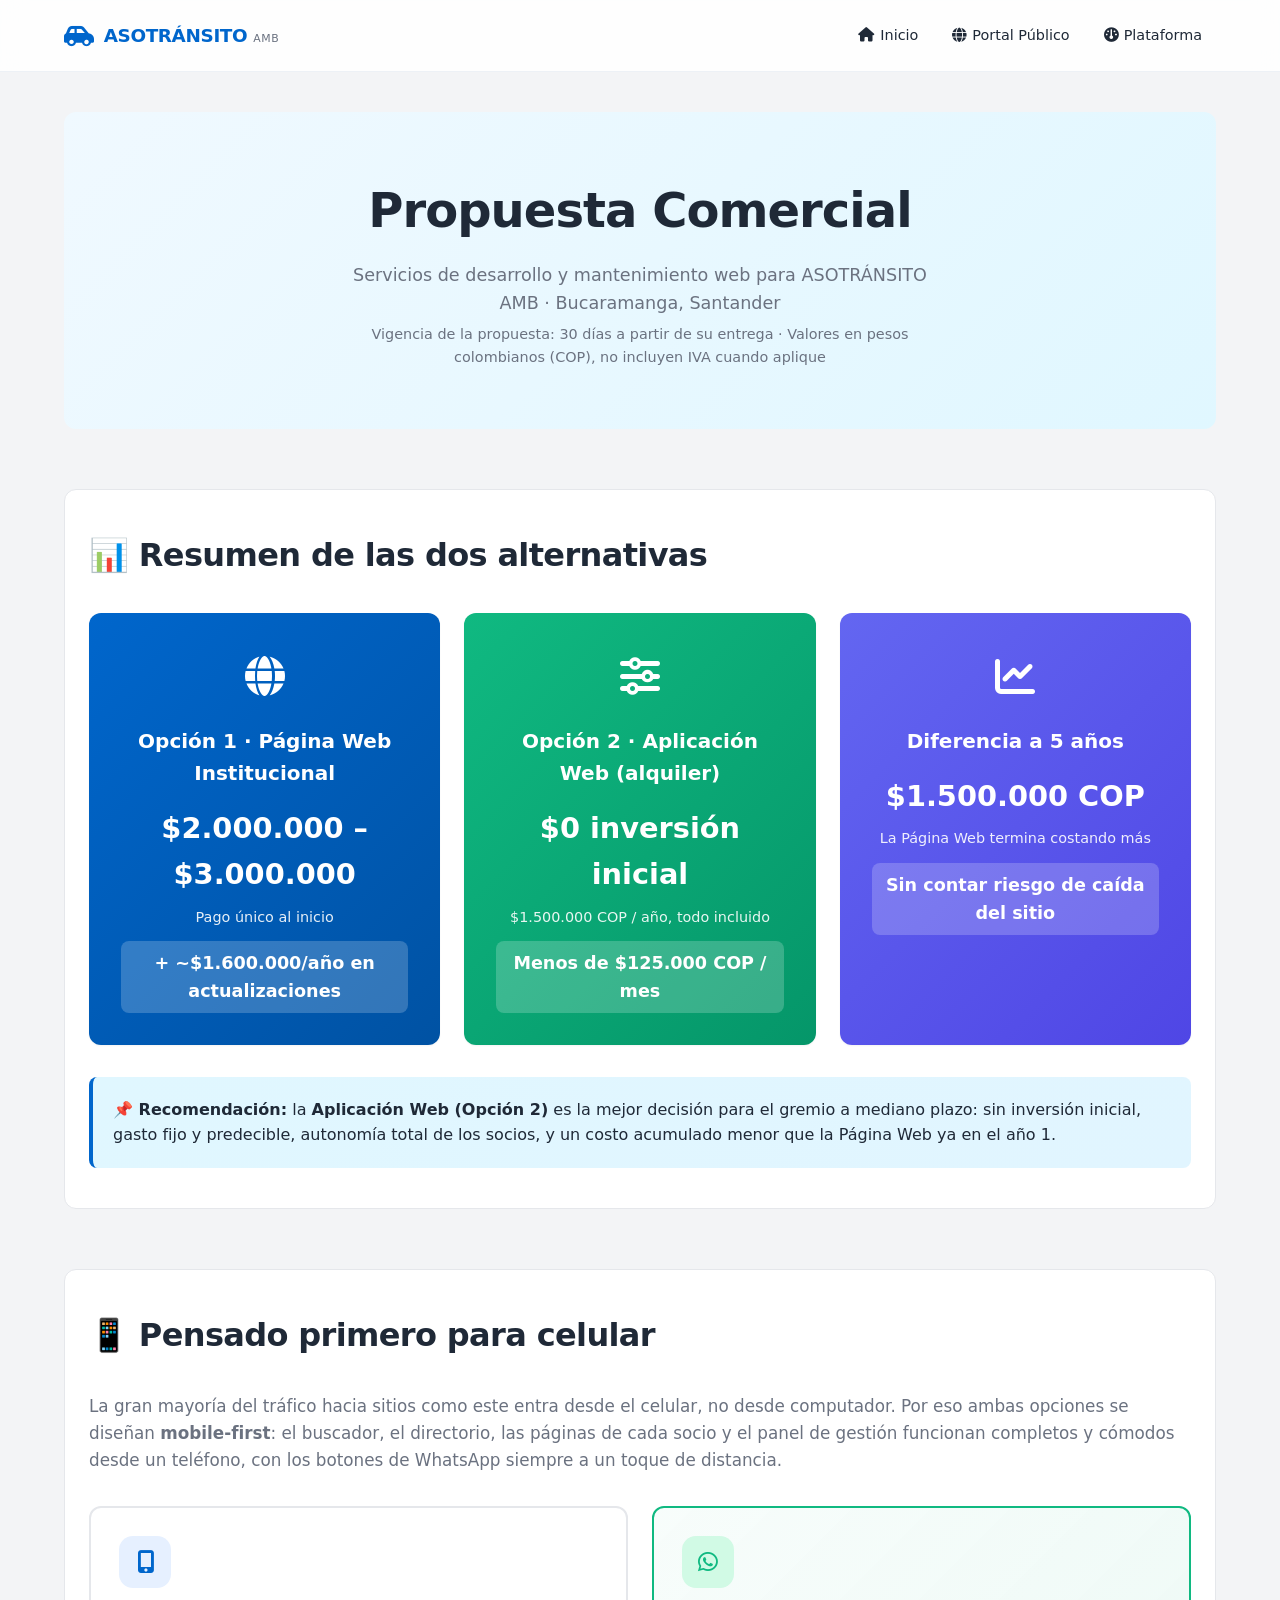
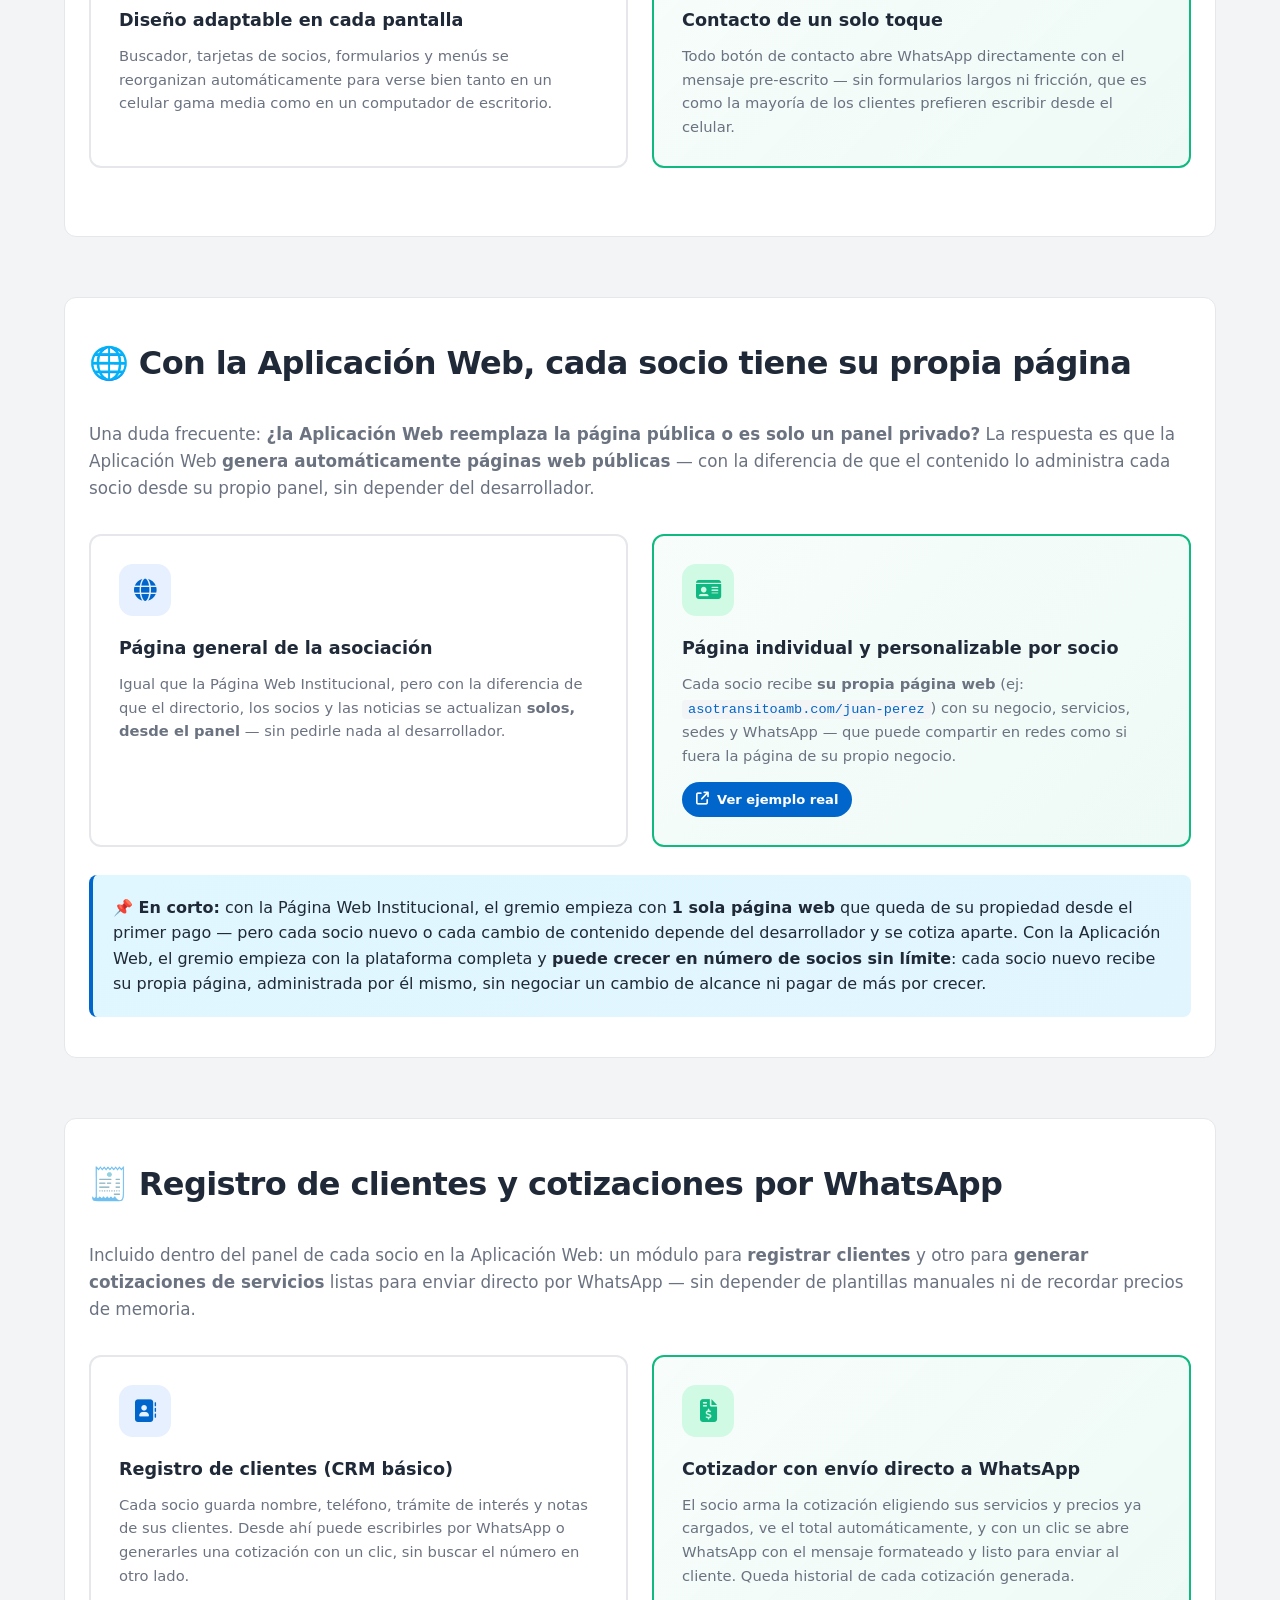
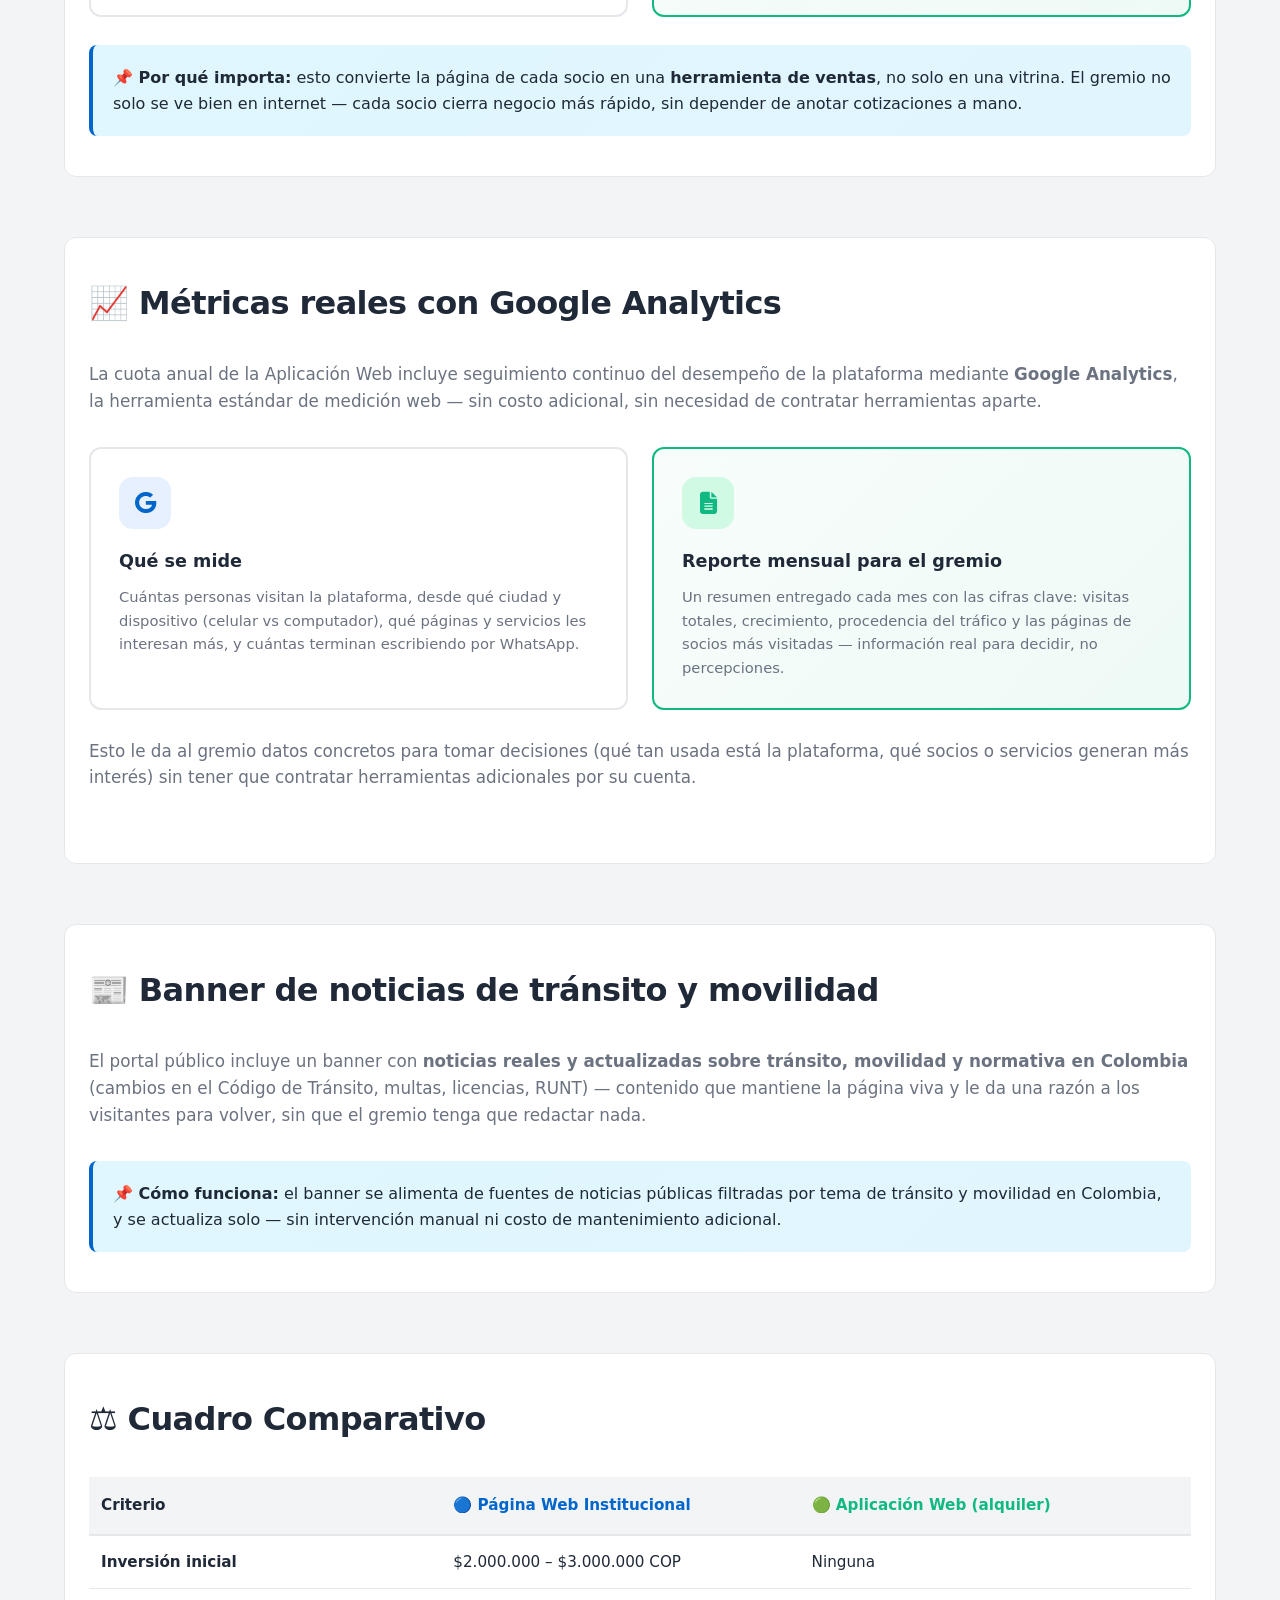
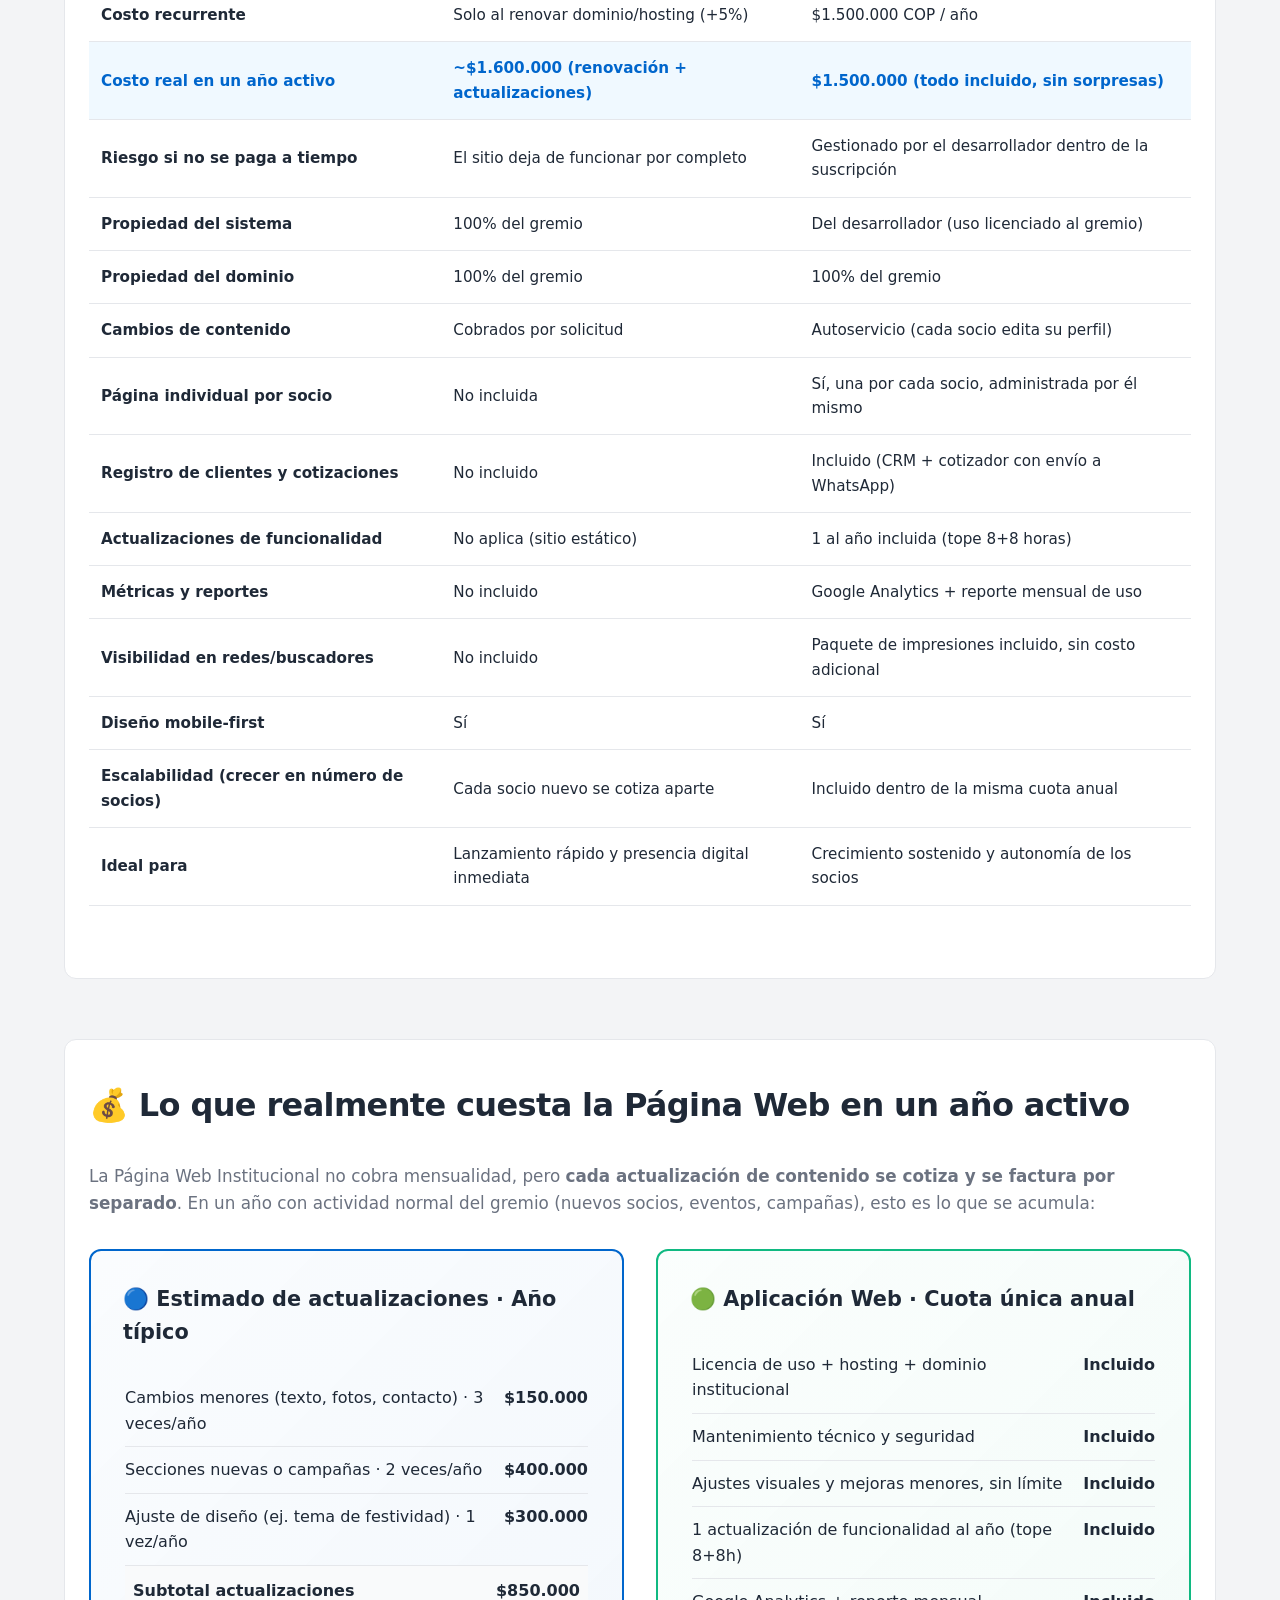
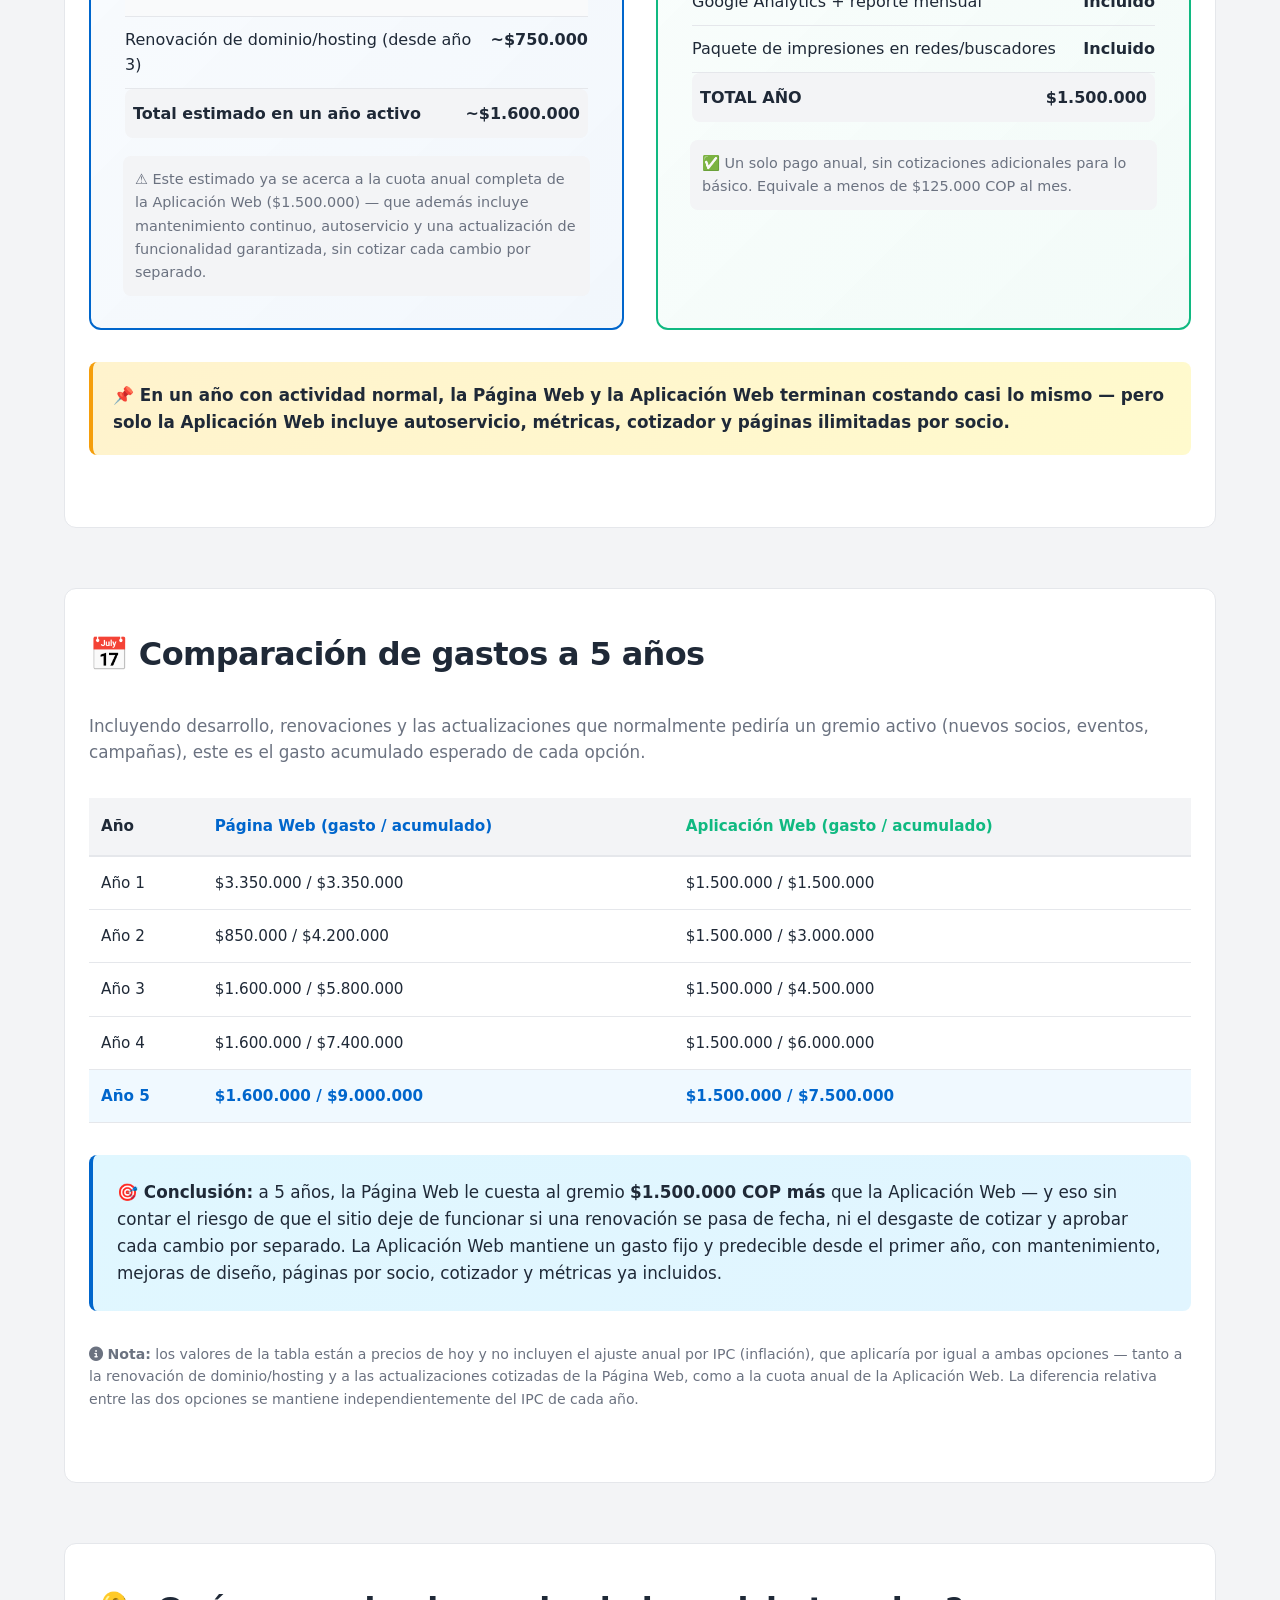
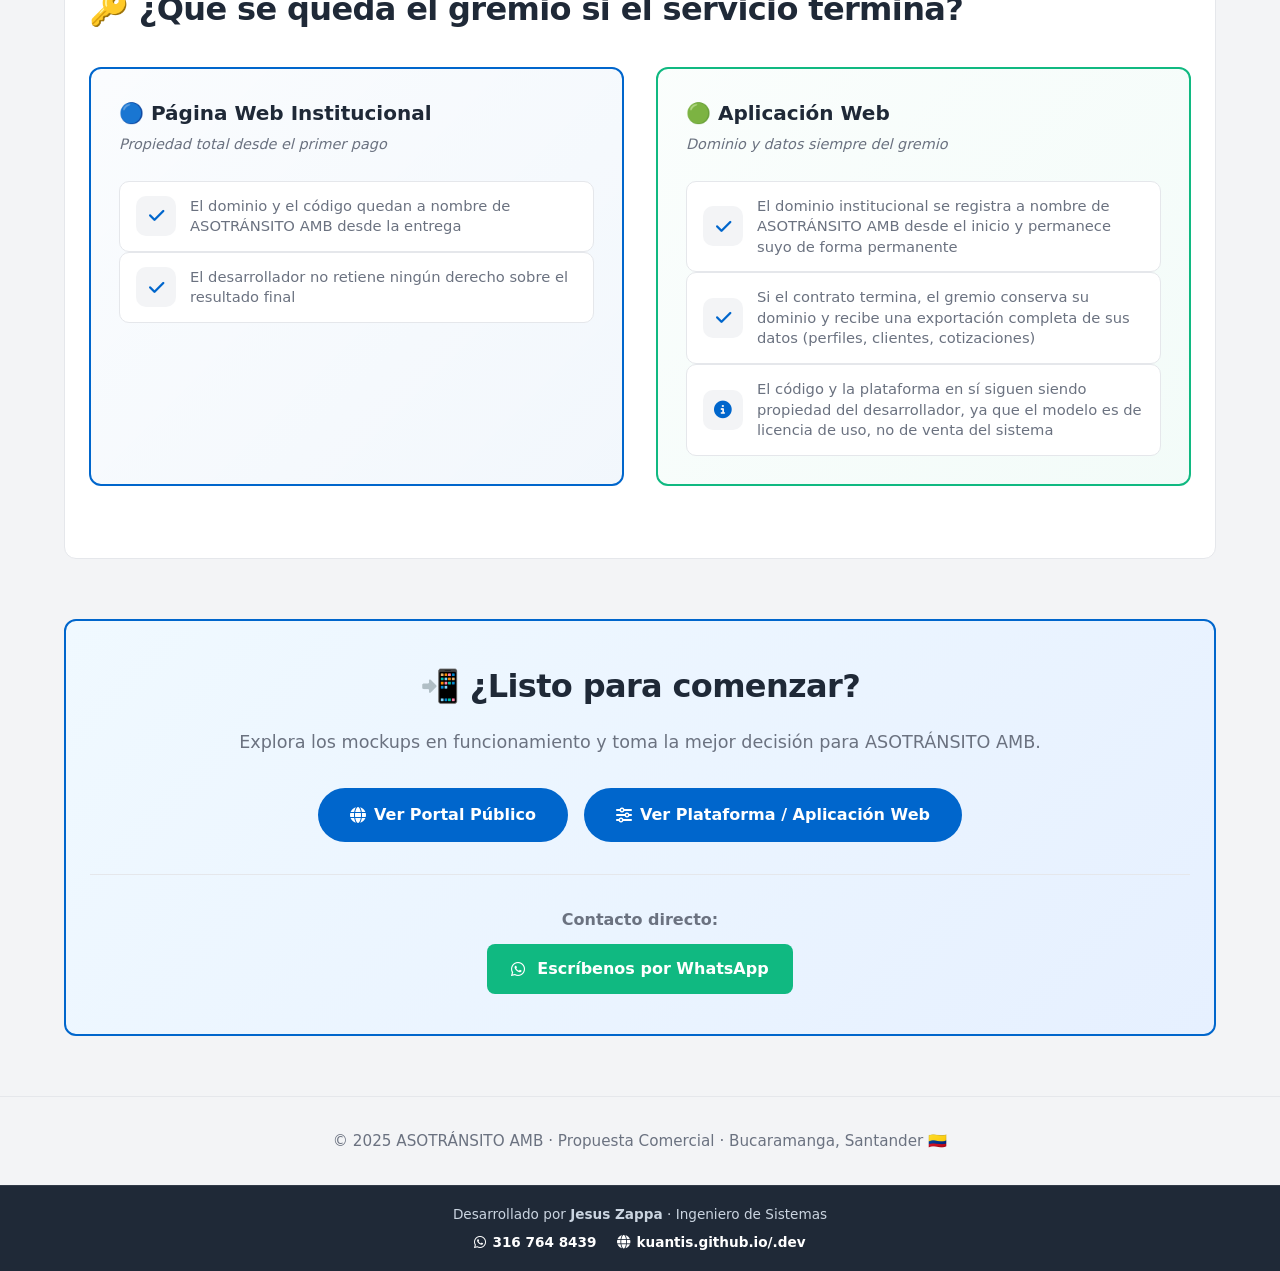
==== commit 8a9f08dc: "Agrega cotizaciones, CRM de clientes, eventos dinámicos, mapas y chat de soporte - Módulo de cotizac" ====
--- a/comparacion.html
+++ b/comparacion.html
@@ -3,8 +3,8 @@
 <head>
   <meta charset="UTF-8">
   <meta name="viewport" content="width=device-width, initial-scale=1.0">
-  <title>Análisis Comercial · ASOTRÁNSITO AMB</title>
-  <meta name="description" content="Comparativa detallada entre Portal Público y Plataforma Interna: costos, ROI, funcionalidades y argumentos de venta.">
+  <title>Propuesta Comercial · ASOTRÁNSITO AMB</title>
+  <meta name="description" content="Propuesta comercial: Página Web Institucional vs Aplicación Web en alquiler. Costos reales, comparación a 5 años y por qué la Aplicación Web es la mejor inversión para el gremio.">
   <link rel="stylesheet" href="css/shared.css">
   <link rel="stylesheet" href="css/comparacion.css">
   <link rel="stylesheet" href="https://cdnjs.cloudflare.com/ajax/libs/font-awesome/6.4.0/css/all.min.css">
@@ -29,53 +29,75 @@
 
   <!-- HERO -->
   <section class="hero-comp">
-    <h1>Análisis Comercial</h1>
-    <p class="subtitle">Portal Público vs Plataforma Interna: costos, beneficios y proyección de ROI</p>
+    <h1>Propuesta Comercial</h1>
+    <p class="subtitle">Servicios de desarrollo y mantenimiento web para ASOTRÁNSITO AMB · Bucaramanga, Santander</p>
+    <p class="subtitle" style="margin-top:6px;font-size:.9rem;">Vigencia de la propuesta: 30 días a partir de su entrega · Valores en pesos colombianos (COP), no incluyen IVA cuando aplique</p>
   </section>
 
   <!-- RESUMEN EJECUTIVO -->
   <section class="section-comp">
-    <h2>📊 Resumen Ejecutivo</h2>
+    <h2>📊 Resumen de las dos alternativas</h2>
     <div class="summary-boxes">
       <div class="summary-box blue">
         <div class="icon"><i class="fa-solid fa-globe"></i></div>
-        <h3>Portal Público</h3>
-        <p class="price">$1.8M - $2.7M</p>
-        <p class="desc">Año 1</p>
-        <p class="roi">ROI: ~2.150%</p>
+        <h3>Opción 1 · Página Web Institucional</h3>
+        <p class="price">$2.000.000 – $3.000.000</p>
+        <p class="desc">Pago único al inicio</p>
+        <p class="roi">+ ~$1.600.000/año en actualizaciones</p>
       </div>
       <div class="summary-box green">
         <div class="icon"><i class="fa-solid fa-sliders"></i></div>
-        <h3>Plataforma Interna</h3>
-        <p class="price">$12.8M</p>
-        <p class="desc">Año 1</p>
-        <p class="roi">ROI: ~955%</p>
+        <h3>Opción 2 · Aplicación Web (alquiler)</h3>
+        <p class="price">$0 inversión inicial</p>
+        <p class="desc">$1.500.000 COP / año, todo incluido</p>
+        <p class="roi">Menos de $125.000 COP / mes</p>
       </div>
       <div class="summary-box neutral">
         <div class="icon"><i class="fa-solid fa-chart-line"></i></div>
-        <h3>Ingresos Generados</h3>
-        <p class="price">$45M - $135M</p>
-        <p class="desc">Al gremio en año 1</p>
-        <p class="roi">3x con plataforma</p>
-      </div>
-    </div>
-  </section>
-
-  <!-- LA PLATAFORMA TAMBIÉN TIENE PÁGINA WEB PÚBLICA -->
-  <section class="section-comp">
-    <h2>🌐 La Plataforma Interna también es una página web pública</h2>
-    <p class="admin-intro">Una duda frecuente: <strong>¿la Plataforma Interna reemplaza al portal público o es solo un panel privado?</strong> La respuesta es que la Plataforma Interna <strong>genera su propia página web pública</strong> — con la diferencia de que el contenido lo administran los propios socios, no el desarrollador.</p>
+        <h3>Diferencia a 5 años</h3>
+        <p class="price">$1.500.000 COP</p>
+        <p class="desc">La Página Web termina costando más</p>
+        <p class="roi">Sin contar riesgo de caída del sitio</p>
+      </div>
+    </div>
+    <div class="admin-conclusion">
+      <p><strong>📌 Recomendación:</strong> la <strong>Aplicación Web (Opción 2)</strong> es la mejor decisión para el gremio a mediano plazo: sin inversión inicial, gasto fijo y predecible, autonomía total de los socios, y un costo acumulado menor que la Página Web ya en el año 1.</p>
+    </div>
+  </section>
+
+  <!-- MOBILE FIRST -->
+  <section class="section-comp">
+    <h2>📱 Pensado primero para celular</h2>
+    <p class="admin-intro">La gran mayoría del tráfico hacia sitios como este entra desde el celular, no desde computador. Por eso ambas opciones se diseñan <strong>mobile-first</strong>: el buscador, el directorio, las páginas de cada socio y el panel de gestión funcionan completos y cómodos desde un teléfono, con los botones de WhatsApp siempre a un toque de distancia.</p>
+    <div class="web-publica-grid">
+      <div class="web-publica-card">
+        <div class="web-publica-icon"><i class="fa-solid fa-mobile-screen-button"></i></div>
+        <h3>Diseño adaptable en cada pantalla</h3>
+        <p>Buscador, tarjetas de socios, formularios y menús se reorganizan automáticamente para verse bien tanto en un celular gama media como en un computador de escritorio.</p>
+      </div>
+      <div class="web-publica-card highlight-card">
+        <div class="web-publica-icon"><i class="fa-brands fa-whatsapp"></i></div>
+        <h3>Contacto de un solo toque</h3>
+        <p>Todo botón de contacto abre WhatsApp directamente con el mensaje pre-escrito — sin formularios largos ni fricción, que es como la mayoría de los clientes prefieren escribir desde el celular.</p>
+      </div>
+    </div>
+  </section>
+
+  <!-- LA APLICACIÓN WEB TAMBIÉN GENERA PÁGINA PROPIA POR SOCIO -->
+  <section class="section-comp">
+    <h2>🌐 Con la Aplicación Web, cada socio tiene su propia página</h2>
+    <p class="admin-intro">Una duda frecuente: <strong>¿la Aplicación Web reemplaza la página pública o es solo un panel privado?</strong> La respuesta es que la Aplicación Web <strong>genera automáticamente páginas web públicas</strong> — con la diferencia de que el contenido lo administra cada socio desde su propio panel, sin depender del desarrollador.</p>
 
     <div class="web-publica-grid">
       <div class="web-publica-card">
         <div class="web-publica-icon"><i class="fa-solid fa-globe"></i></div>
         <h3>Página general de la asociación</h3>
-        <p>Igual que el Portal Público (mockup 1), pero con la diferencia de que el directorio, los socios y el blog se actualizan <strong>solos, desde el panel</strong> — sin pedirle nada al desarrollador.</p>
+        <p>Igual que la Página Web Institucional, pero con la diferencia de que el directorio, los socios y las noticias se actualizan <strong>solos, desde el panel</strong> — sin pedirle nada al desarrollador.</p>
       </div>
       <div class="web-publica-card highlight-card">
         <div class="web-publica-icon"><i class="fa-solid fa-id-card"></i></div>
-        <h3>Página personal por cada socio</h3>
-        <p>Cada socio recibe <strong>su propia página web individual</strong> (ej: <code>miempresa.com/perfil?socio=juan-perez</code>) con su negocio, servicios, sedes y WhatsApp — que puede compartir en redes sociales <strong>como si fuera la página de su propio negocio</strong>.</p>
+        <h3>Página individual y personalizable por socio</h3>
+        <p>Cada socio recibe <strong>su propia página web</strong> (ej: <code>asotransitoamb.com/juan-perez</code>) con su negocio, servicios, sedes y WhatsApp — que puede compartir en redes como si fuera la página de su propio negocio.</p>
         <a href="perfil.html?socio=juan-perez" target="_blank" class="btn btn-primary btn-sm" style="margin-top:14px;">
           <i class="fa-solid fa-arrow-up-right-from-square"></i> Ver ejemplo real
         </a>
@@ -83,702 +105,302 @@
     </div>
 
     <div class="admin-conclusion">
-      <p><strong>📌 En corto:</strong> con la Plataforma Interna el gremio no pierde presencia pública — la gana multiplicada: 1 página institucional + 1 página propia por cada socio, todas actualizables sin depender del desarrollador.</p>
-    </div>
-  </section>
-
-  <!-- QUIÉN ADMINISTRA QUÉ -->
-  <section class="section-comp">
-    <h2>🔑 ¿Quién administra cada cambio?</h2>
-    <p class="admin-intro">Esta es la diferencia operativa más importante entre las dos opciones: <strong>quién depende de quién</strong> cada vez que algo necesita actualizarse.</p>
-
-    <div class="admin-flow-container">
-      <div class="admin-flow-box portal-flow">
-        <h3>🔵 Portal Público</h3>
-        <p class="admin-flow-subtitle">Administrado por el desarrollador</p>
-
-        <div class="flow-steps">
-          <div class="flow-step">
-            <div class="flow-icon"><i class="fa-solid fa-user-pen"></i></div>
-            <p>Un socio necesita cambiar su foto, horario, sede o información</p>
-          </div>
-          <div class="flow-arrow"><i class="fa-solid fa-arrow-down"></i></div>
-          <div class="flow-step">
-            <div class="flow-icon"><i class="fa-solid fa-comment-dots"></i></div>
-            <p>La asociación hace la <strong>solicitud al desarrollador</strong></p>
-          </div>
-          <div class="flow-arrow"><i class="fa-solid fa-arrow-down"></i></div>
-          <div class="flow-step">
-            <div class="flow-icon"><i class="fa-solid fa-code"></i></div>
-            <p>El desarrollador <strong>edita el código</strong> y publica el cambio</p>
-          </div>
-          <div class="flow-arrow"><i class="fa-solid fa-arrow-down"></i></div>
-          <div class="flow-step highlight-step">
-            <div class="flow-icon"><i class="fa-solid fa-clock"></i></div>
-            <p>Cada cambio toma <strong>tiempo</strong> y tiene <strong>costo</strong> (~$80.000 por actualización)</p>
-          </div>
-        </div>
-
-        <div class="admin-warning">
-          <i class="fa-solid fa-triangle-exclamation"></i>
-          <p>Con el tiempo, entre más socios y más cambios, <strong>esta dependencia se vuelve un cuello de botella</strong>: más solicitudes acumuladas, más espera, más costo variable para la asociación.</p>
-        </div>
-      </div>
-
-      <div class="admin-flow-box platform-flow">
-        <h3>🟢 Plataforma Interna</h3>
-        <p class="admin-flow-subtitle">Gestionada por ustedes mismos</p>
-
-        <div class="flow-steps">
-          <div class="flow-step">
-            <div class="flow-icon"><i class="fa-solid fa-user-pen"></i></div>
-            <p>Un socio necesita cambiar su foto, horario, sede o información</p>
-          </div>
-          <div class="flow-arrow"><i class="fa-solid fa-arrow-down"></i></div>
-          <div class="flow-step">
-            <div class="flow-icon"><i class="fa-solid fa-right-to-bracket"></i></div>
-            <p>El socio <strong>entra a su panel</strong> con su usuario y contraseña</p>
-          </div>
-          <div class="flow-arrow"><i class="fa-solid fa-arrow-down"></i></div>
-          <div class="flow-step">
-            <div class="flow-icon"><i class="fa-solid fa-check"></i></div>
-            <p>Edita y guarda el cambio <strong>él mismo, al instante</strong></p>
-          </div>
-          <div class="flow-arrow"><i class="fa-solid fa-arrow-down"></i></div>
-          <div class="flow-step highlight-step good">
-            <div class="flow-icon"><i class="fa-solid fa-infinity"></i></div>
-            <p><strong>Cero solicitudes, cero espera, cero costo</strong> por cambio de contenido</p>
-          </div>
-        </div>
-
-        <div class="admin-success">
-          <i class="fa-solid fa-circle-check"></i>
-          <p>Lo <strong>único</strong> que ustedes gestionan conmigo es el <strong>mantenimiento técnico</strong>: pago de dominio, servidor/hosting y mantenimiento del sistema. <strong>No dependen de mí para el contenido del día a día.</strong></p>
-        </div>
+      <p><strong>📌 En corto:</strong> con la Página Web Institucional, el gremio empieza con <strong>1 sola página web</strong> que queda de su propiedad desde el primer pago — pero cada socio nuevo o cada cambio de contenido depende del desarrollador y se cotiza aparte. Con la Aplicación Web, el gremio empieza con la plataforma completa y <strong>puede crecer en número de socios sin límite</strong>: cada socio nuevo recibe su propia página, administrada por él mismo, sin negociar un cambio de alcance ni pagar de más por crecer.</p>
+    </div>
+  </section>
+
+  <!-- CLIENTES Y COTIZACIONES -->
+  <section class="section-comp">
+    <h2>🧾 Registro de clientes y cotizaciones por WhatsApp</h2>
+    <p class="admin-intro">Incluido dentro del panel de cada socio en la Aplicación Web: un módulo para <strong>registrar clientes</strong> y otro para <strong>generar cotizaciones de servicios</strong> listas para enviar directo por WhatsApp — sin depender de plantillas manuales ni de recordar precios de memoria.</p>
+
+    <div class="web-publica-grid">
+      <div class="web-publica-card">
+        <div class="web-publica-icon"><i class="fa-solid fa-address-book"></i></div>
+        <h3>Registro de clientes (CRM básico)</h3>
+        <p>Cada socio guarda nombre, teléfono, trámite de interés y notas de sus clientes. Desde ahí puede escribirles por WhatsApp o generarles una cotización con un clic, sin buscar el número en otro lado.</p>
+      </div>
+      <div class="web-publica-card highlight-card">
+        <div class="web-publica-icon"><i class="fa-solid fa-file-invoice-dollar"></i></div>
+        <h3>Cotizador con envío directo a WhatsApp</h3>
+        <p>El socio arma la cotización eligiendo sus servicios y precios ya cargados, ve el total automáticamente, y con un clic se abre WhatsApp con el mensaje formateado y listo para enviar al cliente. Queda historial de cada cotización generada.</p>
       </div>
     </div>
 
     <div class="admin-conclusion">
-      <p><strong>📌 En resumen:</strong> con el Portal Público, el crecimiento del gremio significa más solicitudes hacia el desarrollador con el paso del tiempo. Con la Plataforma Interna, el crecimiento del gremio no genera más carga hacia el desarrollador — solo se paga un mantenimiento fijo mensual, y los socios se administran solos.</p>
+      <p><strong>📌 Por qué importa:</strong> esto convierte la página de cada socio en una <strong>herramienta de ventas</strong>, no solo en una vitrina. El gremio no solo se ve bien en internet — cada socio cierra negocio más rápido, sin depender de anotar cotizaciones a mano.</p>
+    </div>
+  </section>
+
+  <!-- MÉTRICAS DE GOOGLE -->
+  <section class="section-comp">
+    <h2>📈 Métricas reales con Google Analytics</h2>
+    <p class="admin-intro">La cuota anual de la Aplicación Web incluye seguimiento continuo del desempeño de la plataforma mediante <strong>Google Analytics</strong>, la herramienta estándar de medición web — sin costo adicional, sin necesidad de contratar herramientas aparte.</p>
+
+    <div class="web-publica-grid">
+      <div class="web-publica-card">
+        <div class="web-publica-icon"><i class="fa-brands fa-google"></i></div>
+        <h3>Qué se mide</h3>
+        <p>Cuántas personas visitan la plataforma, desde qué ciudad y dispositivo (celular vs computador), qué páginas y servicios les interesan más, y cuántas terminan escribiendo por WhatsApp.</p>
+      </div>
+      <div class="web-publica-card highlight-card">
+        <div class="web-publica-icon"><i class="fa-solid fa-file-lines"></i></div>
+        <h3>Reporte mensual para el gremio</h3>
+        <p>Un resumen entregado cada mes con las cifras clave: visitas totales, crecimiento, procedencia del tráfico y las páginas de socios más visitadas — información real para decidir, no percepciones.</p>
+      </div>
+    </div>
+    <p class="admin-intro" style="margin-top:20px;">Esto le da al gremio datos concretos para tomar decisiones (qué tan usada está la plataforma, qué socios o servicios generan más interés) sin tener que contratar herramientas adicionales por su cuenta.</p>
+  </section>
+
+  <!-- NOTICIAS DE TRÁNSITO -->
+  <section class="section-comp">
+    <h2>📰 Banner de noticias de tránsito y movilidad</h2>
+    <p class="admin-intro">El portal público incluye un banner con <strong>noticias reales y actualizadas sobre tránsito, movilidad y normativa en Colombia</strong> (cambios en el Código de Tránsito, multas, licencias, RUNT) — contenido que mantiene la página viva y le da una razón a los visitantes para volver, sin que el gremio tenga que redactar nada.</p>
+    <div class="admin-conclusion">
+      <p><strong>📌 Cómo funciona:</strong> el banner se alimenta de fuentes de noticias públicas filtradas por tema de tránsito y movilidad en Colombia, y se actualiza solo — sin intervención manual ni costo de mantenimiento adicional.</p>
     </div>
   </section>
 
   <!-- CUADRO COMPARATIVO -->
   <section class="section-comp">
-    <h2>⚖️ Cuadro Comparativo Detallado</h2>
+    <h2>⚖️ Cuadro Comparativo</h2>
     <div class="comparison-table-wrapper">
       <table class="comparison-table">
         <thead>
           <tr>
             <th>Criterio</th>
-            <th class="col-portal">🔵 Portal Público</th>
-            <th class="col-plataforma">🟢 Plataforma Interna</th>
+            <th class="col-portal">🔵 Página Web Institucional</th>
+            <th class="col-plataforma">🟢 Aplicación Web (alquiler)</th>
           </tr>
         </thead>
         <tbody>
           <tr>
-            <td><strong>Inversión Inicial</strong></td>
-            <td>$1.8M - $2.7M</td>
-            <td>$8.1M</td>
-          </tr>
-          <tr>
-            <td><strong>Tiempo de Desarrollo</strong></td>
-            <td>2-3 semanas</td>
-            <td>2-3 meses</td>
-          </tr>
-          <tr>
-            <td><strong>Mantenimiento Mensual</strong></td>
-            <td>~$5.000</td>
-            <td>~$390.000</td>
-          </tr>
-          <tr>
-            <td><strong>Costo Anual Operativo</strong></td>
-            <td>~$60.000</td>
-            <td>~$4.680.000</td>
+            <td><strong>Inversión inicial</strong></td>
+            <td>$2.000.000 – $3.000.000 COP</td>
+            <td>Ninguna</td>
+          </tr>
+          <tr>
+            <td><strong>Costo recurrente</strong></td>
+            <td>Solo al renovar dominio/hosting (+5%)</td>
+            <td>$1.500.000 COP / año</td>
           </tr>
           <tr class="highlight-row">
-            <td><strong>TOTAL Año 1</strong></td>
-            <td><strong>~$2.000.000</strong></td>
-            <td><strong>~$12.800.000</strong></td>
-          </tr>
-          <tr>
-            <td><strong>Actualización de Contenido</strong></td>
-            <td>❌ Requiere solicitud al desarrollador</td>
-            <td>✅ Autoservicio (socios editan solos)</td>
-          </tr>
-          <tr>
-            <td><strong>Dependencia del Desarrollador</strong></td>
-            <td>⚠️ Constante (cada cambio de socio)</td>
-            <td>✅ Solo para mantenimiento técnico</td>
-          </tr>
-          <tr>
-            <td><strong>Autonomía del Socio</strong></td>
-            <td>❌ No puede editar su perfil</td>
-            <td>✅ Panel de control propio</td>
-          </tr>
-          <tr>
-            <td><strong>Escalabilidad</strong></td>
-            <td>Limitada (cambios = código)</td>
-            <td>Alta (escala infinitamente)</td>
-          </tr>
-          <tr>
-            <td><strong>Base de Datos</strong></td>
-            <td>❌ No requiere</td>
-            <td>✅ MongoDB / Firebase</td>
-          </tr>
-          <tr>
-            <td><strong>Autenticación (Login)</strong></td>
-            <td>❌ No aplica</td>
-            <td>✅ JWT / Firebase Auth</td>
-          </tr>
-          <tr>
-            <td><strong>Reportes y Analítica</strong></td>
-            <td>Básica (Google Analytics)</td>
-            <td>Avanzada (dashboard propio)</td>
-          </tr>
-          <tr>
-            <td><strong>Integración WhatsApp</strong></td>
-            <td>✅ Enlace simple</td>
-            <td>✅ API WhatsApp Business</td>
-          </tr>
-          <tr>
-            <td><strong>Integración CRM</strong></td>
-            <td>❌ No</td>
-            <td>✅ HubSpot / Zoho</td>
-          </tr>
-          <tr>
-            <td><strong>Pasarela de Pagos</strong></td>
-            <td>❌ No</td>
-            <td>✅ Wompi / MercadoPago</td>
-          </tr>
-          <tr>
-            <td><strong>Campañas Automatizadas</strong></td>
-            <td>❌ No</td>
-            <td>✅ WhatsApp + Email</td>
-          </tr>
-          <tr>
-            <td><strong>Personalización por Festividades</strong></td>
-            <td>Manual (cambio de código)</td>
-            <td>Automática (módulo programado)</td>
-          </tr>
-          <tr>
-            <td><strong>Dominio Profesional</strong></td>
-            <td>Opcional</td>
-            <td>Sí (obligatorio)</td>
-          </tr>
-          <tr>
-            <td><strong>Hosting Gratuito</strong></td>
-            <td>✅ GitHub Pages</td>
-            <td>❌ VPS Pago ($60K/mes)</td>
-          </tr>
-          <tr>
-            <td><strong>Seguridad y SSL</strong></td>
-            <td>✅ Incluido (GitHub Pages)</td>
-            <td>✅ Incluido</td>
+            <td><strong>Costo real en un año activo</strong></td>
+            <td>~$1.600.000 (renovación + actualizaciones)</td>
+            <td>$1.500.000 (todo incluido, sin sorpresas)</td>
+          </tr>
+          <tr>
+            <td><strong>Riesgo si no se paga a tiempo</strong></td>
+            <td>El sitio deja de funcionar por completo</td>
+            <td>Gestionado por el desarrollador dentro de la suscripción</td>
+          </tr>
+          <tr>
+            <td><strong>Propiedad del sistema</strong></td>
+            <td>100% del gremio</td>
+            <td>Del desarrollador (uso licenciado al gremio)</td>
+          </tr>
+          <tr>
+            <td><strong>Propiedad del dominio</strong></td>
+            <td>100% del gremio</td>
+            <td>100% del gremio</td>
+          </tr>
+          <tr>
+            <td><strong>Cambios de contenido</strong></td>
+            <td>Cobrados por solicitud</td>
+            <td>Autoservicio (cada socio edita su perfil)</td>
+          </tr>
+          <tr>
+            <td><strong>Página individual por socio</strong></td>
+            <td>No incluida</td>
+            <td>Sí, una por cada socio, administrada por él mismo</td>
+          </tr>
+          <tr>
+            <td><strong>Registro de clientes y cotizaciones</strong></td>
+            <td>No incluido</td>
+            <td>Incluido (CRM + cotizador con envío a WhatsApp)</td>
+          </tr>
+          <tr>
+            <td><strong>Actualizaciones de funcionalidad</strong></td>
+            <td>No aplica (sitio estático)</td>
+            <td>1 al año incluida (tope 8+8 horas)</td>
+          </tr>
+          <tr>
+            <td><strong>Métricas y reportes</strong></td>
+            <td>No incluido</td>
+            <td>Google Analytics + reporte mensual de uso</td>
+          </tr>
+          <tr>
+            <td><strong>Visibilidad en redes/buscadores</strong></td>
+            <td>No incluido</td>
+            <td>Paquete de impresiones incluido, sin costo adicional</td>
+          </tr>
+          <tr>
+            <td><strong>Diseño mobile-first</strong></td>
+            <td>Sí</td>
+            <td>Sí</td>
+          </tr>
+          <tr>
+            <td><strong>Escalabilidad (crecer en número de socios)</strong></td>
+            <td>Cada socio nuevo se cotiza aparte</td>
+            <td>Incluido dentro de la misma cuota anual</td>
+          </tr>
+          <tr>
+            <td><strong>Ideal para</strong></td>
+            <td>Lanzamiento rápido y presencia digital inmediata</td>
+            <td>Crecimiento sostenido y autonomía de los socios</td>
           </tr>
         </tbody>
       </table>
     </div>
   </section>
 
-  <!-- DESGLOSE DE COSTOS -->
-  <section class="section-comp">
-    <h2>💰 Desglose de Costos Detallado</h2>
+  <!-- DESGLOSE: ESTIMADO DE ACTUALIZACIONES PÁGINA WEB -->
+  <section class="section-comp">
+    <h2>💰 Lo que realmente cuesta la Página Web en un año activo</h2>
+    <p class="admin-intro">La Página Web Institucional no cobra mensualidad, pero <strong>cada actualización de contenido se cotiza y se factura por separado</strong>. En un año con actividad normal del gremio (nuevos socios, eventos, campañas), esto es lo que se acumula:</p>
 
     <div class="costs-container">
       <div class="cost-box portal-cost">
-        <h3>🔵 Portal Público</h3>
+        <h3>🔵 Estimado de actualizaciones · Año típico</h3>
         <table class="cost-table">
           <tr>
-            <td>Diseño y Desarrollo</td>
-            <td class="price">$1.500.000 - $2.500.000</td>
-          </tr>
-          <tr>
-            <td>Dominio .com.co/org (anual)</td>
-            <td class="price">$50.000/año</td>
-          </tr>
-          <tr>
-            <td>Hosting GitHub Pages</td>
-            <td class="price">$0</td>
-          </tr>
-          <tr>
-            <td>SSL HTTPS</td>
-            <td class="price">$0 (incluido)</td>
-          </tr>
-          <tr>
-            <td>Mantenimiento anual</td>
-            <td class="price">~$60.000</td>
+            <td>Cambios menores (texto, fotos, contacto) · 3 veces/año</td>
+            <td class="price">$150.000</td>
+          </tr>
+          <tr>
+            <td>Secciones nuevas o campañas · 2 veces/año</td>
+            <td class="price">$400.000</td>
+          </tr>
+          <tr>
+            <td>Ajuste de diseño (ej. tema de festividad) · 1 vez/año</td>
+            <td class="price">$300.000</td>
+          </tr>
+          <tr class="subtotal-row">
+            <td><strong>Subtotal actualizaciones</strong></td>
+            <td><strong class="price">$850.000</strong></td>
+          </tr>
+          <tr>
+            <td>Renovación de dominio/hosting (desde año 3)</td>
+            <td class="price">~$750.000</td>
           </tr>
           <tr class="total-row">
-            <td><strong>TOTAL AÑO 1</strong></td>
-            <td><strong>~$2.000.000</strong></td>
+            <td><strong>Total estimado en un año activo</strong></td>
+            <td><strong>~$1.600.000</strong></td>
           </tr>
         </table>
-        <p class="note">✅ <strong>Ventaja:</strong> Bajo costo inicial, resultados rápidos</p>
+        <p class="note">⚠️ Este estimado ya se acerca a la cuota anual completa de la Aplicación Web ($1.500.000) — que además incluye mantenimiento continuo, autoservicio y una actualización de funcionalidad garantizada, sin cotizar cada cambio por separado.</p>
       </div>
 
       <div class="cost-box platform-cost">
-        <h3>🟢 Plataforma Interna</h3>
+        <h3>🟢 Aplicación Web · Cuota única anual</h3>
         <table class="cost-table">
           <tr>
-            <td>Diseño UX/UI</td>
-            <td class="price">$1.200.000</td>
-          </tr>
-          <tr>
-            <td>Frontend (HTML/CSS/JS/React)</td>
-            <td class="price">$2.500.000</td>
-          </tr>
-          <tr>
-            <td>Backend (Node.js + APIs)</td>
-            <td class="price">$2.500.000</td>
-          </tr>
-          <tr>
-            <td>Base de datos y config</td>
-            <td class="price">$800.000</td>
-          </tr>
-          <tr>
-            <td>Autenticación</td>
-            <td class="price">$600.000</td>
-          </tr>
-          <tr>
-            <td>Testing y QA</td>
-            <td class="price">$500.000</td>
-          </tr>
-          <tr class="subtotal-row">
-            <td><strong>Subtotal Desarrollo</strong></td>
-            <td><strong class="price">~$8.100.000</strong></td>
-          </tr>
-          <tr>
-            <td>Hosting VPS mensual</td>
-            <td class="price">$60.000/mes</td>
-          </tr>
-          <tr>
-            <td>Dominio profesional</td>
-            <td class="price">$60.000/año</td>
-          </tr>
-          <tr>
-            <td>Google Workspace (email)</td>
-            <td class="price">$30.000/mes</td>
-          </tr>
-          <tr>
-            <td>Base datos gestionada</td>
-            <td class="price">$50.000/mes</td>
-          </tr>
-          <tr>
-            <td>Mantenimiento técnico</td>
-            <td class="price">$250.000/mes</td>
+            <td>Licencia de uso + hosting + dominio institucional</td>
+            <td class="price">Incluido</td>
+          </tr>
+          <tr>
+            <td>Mantenimiento técnico y seguridad</td>
+            <td class="price">Incluido</td>
+          </tr>
+          <tr>
+            <td>Ajustes visuales y mejoras menores, sin límite</td>
+            <td class="price">Incluido</td>
+          </tr>
+          <tr>
+            <td>1 actualización de funcionalidad al año (tope 8+8h)</td>
+            <td class="price">Incluido</td>
+          </tr>
+          <tr>
+            <td>Google Analytics + reporte mensual</td>
+            <td class="price">Incluido</td>
+          </tr>
+          <tr>
+            <td>Paquete de impresiones en redes/buscadores</td>
+            <td class="price">Incluido</td>
           </tr>
           <tr class="total-row">
-            <td><strong>TOTAL AÑO 1</strong></td>
-            <td><strong>~$12.800.000</strong></td>
+            <td><strong>TOTAL AÑO</strong></td>
+            <td><strong>$1.500.000</strong></td>
           </tr>
         </table>
-        <p class="note">⚡ <strong>Ventaja:</strong> Escalable, profesional, autosuficiente</p>
+        <p class="note">✅ Un solo pago anual, sin cotizaciones adicionales para lo básico. Equivale a menos de $125.000 COP al mes.</p>
       </div>
     </div>
 
     <div class="cost-comparison-highlight">
-      <p><strong>📌 La Plataforma cuesta ~6.4x más, pero genera 3x más ingresos</strong></p>
-    </div>
-  </section>
-
-  <!-- PROYECCIÓN DE ROI -->
-  <section class="section-comp">
-    <h2>📈 Proyección de ROI a 12 Meses</h2>
-
-    <div class="roi-scenarios">
-      <div class="roi-box scenario-a">
-        <h3>Escenario A: Solo Portal Público</h3>
-        <div class="roi-item">
-          <label>Inversión Año 1:</label>
-          <strong>$2.000.000</strong>
-        </div>
-        <div class="roi-item">
-          <label>Clientes nuevos captados:</label>
-          <strong>~300</strong>
-        </div>
-        <div class="roi-item">
-          <label>Ticket promedio por trámite:</label>
-          <strong>$150.000</strong>
-        </div>
-        <div class="roi-item">
-          <label>Ingresos generados al gremio:</label>
-          <strong>$45.000.000</strong>
-        </div>
-        <div class="roi-result">
-          <label>ROI:</label>
-          <span class="roi-value">+2.150%</span>
-        </div>
-        <p class="scenario-note">💡 Recuperación de inversión: <strong>1 mes</strong></p>
-      </div>
-
-      <div class="roi-box scenario-b">
-        <h3>Escenario B: Portal + Plataforma</h3>
-        <div class="roi-item">
-          <label>Inversión Año 1:</label>
-          <strong>$12.800.000</strong>
-        </div>
-        <div class="roi-item">
-          <label>Clientes nuevos captados:</label>
-          <strong>~900</strong>
-        </div>
-        <div class="roi-item">
-          <label>Ticket promedio por trámite:</label>
-          <strong>$150.000</strong>
-        </div>
-        <div class="roi-item">
-          <label>Ingresos generados al gremio:</label>
-          <strong>$135.000.000</strong>
-        </div>
-        <div class="roi-result">
-          <label>ROI:</label>
-          <span class="roi-value">+955%</span>
-        </div>
-        <p class="scenario-note">💡 Recuperación de inversión: <strong>3-4 meses</strong></p>
-      </div>
-    </div>
-
-    <div class="roi-conclusion">
-      <p><strong>🎯 Conclusión:</strong> Ambas opciones son altamente rentables. El Portal Público es perfecto para lanzamiento rápido. La Plataforma Interna tiene un ROI relativo menor pero genera 3x más ingresos absolutos y escala para 5+ años.</p>
-    </div>
-  </section>
-
-  <!-- ARGUMENTOS DE VENTA -->
-  <section class="section-comp">
-    <h2>🎯 Argumentos de Venta por Opción</h2>
-
-    <div class="arguments-container">
-      <div class="argument-card portal-arg">
-        <h3>🔵 Portal Público — "Puerta de Entrada"</h3>
-        <div class="arg-section">
-          <h4>Ventaja Principal</h4>
-          <p><strong>Bajo costo + Resultados inmediatos</strong></p>
-        </div>
-
-        <div class="arg-section">
-          <h4>¿Por qué el gremio necesita esto?</h4>
-          <ul>
-            <li>El 87% de los colombianos busca servicios por internet antes de llamar</li>
-            <li>Un cliente contacta 3-8 veces antes de cerrar el trámite</li>
-            <li>Sin presencia digital = clientes perdidos</li>
-            <li>Sin respaldo visible = tramitadores informales ganan</li>
-          </ul>
-        </div>
-
-        <div class="arg-section">
-          <h4>Lo que entrega</h4>
-          <ul>
-            <li>✅ Presencia profesional en internet</li>
-            <li>✅ Directorio de 30 socios con filtros por ciudad y trámite</li>
-            <li>✅ Contacto directo vía WhatsApp institucional</li>
-            <li>✅ Blog con eventos y noticias del gremio</li>
-            <li>✅ Resultados visibles en semanas, no meses</li>
-          </ul>
-        </div>
-
-        <div class="arg-section">
-          <h4>Argumento de Cierre</h4>
-          <p class="quote"><em>"Por menos de $200.000 mensuales, la asociación tiene presencia web profesional que genera clientes todos los días."</em></p>
-        </div>
-
-        <div class="arg-section roi-estimate">
-          <h4>ROI Estimado</h4>
-          <p>5 clientes nuevos/mes × 30 socios × $150.000/trámite = <strong>$22.5M/mes de trámites generados</strong></p>
-          <p class="roi-payoff">Inversión recuperada en <strong>1 mes</strong></p>
-        </div>
-      </div>
-
-      <div class="argument-card platform-arg">
-        <h3>🟢 Plataforma Interna — "Motor de Crecimiento"</h3>
-        <div class="arg-section">
-          <h4>Ventaja Principal</h4>
-          <p><strong>Escalable + Autónomo + Profesional</strong></p>
-        </div>
-
-        <div class="arg-section">
-          <h4>¿Por qué el gremio necesita esto?</h4>
-          <ul>
-            <li>Cada cambio de un socio actualmente cuesta dinero (programador)</li>
-            <li>Los socios quieren autonomía para actualizar su información</li>
-            <li>Se necesitan datos para tomar decisiones (reportes, analítica)</li>
-            <li>Las integraciones futuras (pagos, CRM, festividades) lo requieren</li>
-          </ul>
-        </div>
-
-        <div class="arg-section">
-          <h4>Lo que entrega</h4>
-          <ul>
-            <li>✅ Panel de control para cada socio (como un "banco digital")</li>
-            <li>✅ Cada socio edita su perfil, horarios, sedes, servicios</li>
-            <li>✅ Admin gestiona usuarios, aprueba socios, publica eventos</li>
-            <li>✅ Reportes y datos en tiempo real (analítica avanzada)</li>
-            <li>✅ Integraciones futuras (pagos, WhatsApp API, CRM, festividades)</li>
-            <li>✅ Campañas automáticas (Día de la Madre, Navidad, etc.)</li>
-          </ul>
-        </div>
-
-        <div class="arg-section">
-          <h4>Argumento de Cierre</h4>
-          <p class="quote"><em>"Es como tener un empleado digital que administra los 30 negocios de los socios, cobra, agenda y atiende 24/7."</em></p>
-        </div>
-
-        <div class="arg-section roi-estimate">
-          <h4>ROI Estimado</h4>
-          <p>30 socios × 10 clientes/mes × $150.000/trámite = <strong>$45M/mes de trámites generados</strong></p>
-          <p class="roi-payoff">Inversión recuperada en <strong>3-4 meses</strong></p>
-        </div>
-      </div>
-    </div>
-  </section>
-
-  <!-- ESTRATEGIA RECOMENDADA -->
-  <section class="section-comp">
-    <h2>🏆 Estrategia Recomendada: Fases</h2>
-
-    <div class="phases-timeline">
-      <div class="phase-card phase-1">
-        <div class="phase-number">1</div>
-        <h3>Portal Público</h3>
-        <p class="phase-duration">3 semanas</p>
-        <p class="phase-desc">Web pública con WhatsApp integrado</p>
-        <p class="phase-investment">$1.8M</p>
-      </div>
-
-      <div class="phase-divider">→</div>
-
-      <div class="phase-card phase-2">
-        <div class="phase-number">2</div>
-        <h3>Módulo Festividades</h3>
-        <p class="phase-duration">2 semanas</p>
-        <p class="phase-desc">Campañas estacionales (Navidad, Día de Madre, etc.)</p>
-        <p class="phase-investment">+$400K</p>
-      </div>
-
-      <div class="phase-divider">→</div>
-
-      <div class="phase-card phase-3">
-        <div class="phase-number">3</div>
-        <h3>Plataforma Interna</h3>
-        <p class="phase-duration">2 meses</p>
-        <p class="phase-desc">Panel con login para socios y admin</p>
-        <p class="phase-investment">+$7M</p>
-      </div>
-
-      <div class="phase-divider">→</div>
-
-      <div class="phase-card phase-4">
-        <div class="phase-number">4</div>
-        <h3>Integraciones CRM</h3>
-        <p class="phase-duration">1 mes</p>
-        <p class="phase-desc">WhatsApp API + Google Calendar + HubSpot</p>
-        <p class="phase-investment">+$1.5M</p>
-      </div>
-
-      <div class="phase-divider">→</div>
-
-      <div class="phase-card phase-5">
-        <div class="phase-number">5</div>
-        <h3>Pasarela de Pagos</h3>
-        <p class="phase-duration">3 semanas</p>
-        <p class="phase-desc">Wompi / MercadoPago / PayU integrados</p>
-        <p class="phase-investment">+$800K</p>
-      </div>
-    </div>
-
-    <div class="phases-summary">
-      <div class="summary-item">
-        <h4>TOTAL Año 1:</h4>
-        <p>~$11.5M</p>
-      </div>
-      <div class="summary-item">
-        <h4>Ventaja de este enfoque:</h4>
-        <p>El cliente ve resultados desde la <strong>semana 3</strong> y va escalando sin comprometer toda la inversión de golpe.</p>
-      </div>
-    </div>
-  </section>
-
-  <!-- FEATURE: FESTIVIDADES -->
-  <section class="section-comp">
-    <h2>🎉 Propuesta Diferenciadora: Actualización por Festividades</h2>
-
-    <div class="festivities-content">
-      <div class="festivities-info">
-        <h3>¿Por qué es una idea ganadora?</h3>
-        <p>En Colombia celebramos <strong>+18 festividades al año</strong>. Fechas clave:</p>
-        <ul class="festival-list">
-          <li>Día de la Madre</li>
-          <li>Amor y Amistad</li>
-          <li>Navidad</li>
-          <li>Semana Santa</li>
-          <li>Día del Padre</li>
-          <li>Fiestas Patrias (20 julio, 7 agosto)</li>
-          <li>Feria de Bucaramanga (septiembre)</li>
-          <li>Año Nuevo</li>
-        </ul>
-        <p class="highlight-text">Cada festividad = oportunidad de campaña = conversiones hasta <strong>40% más altas</strong></p>
-      </div>
-
-      <div class="festivities-comparison">
-        <h3>Implementación en cada Mockup</h3>
-
-        <div class="fes-option portal-fes">
-          <h4>🔵 Portal Público</h4>
-          <ul>
-            <li>✅ Banner rotativo con promoción temporal</li>
-            <li>✅ Hero con tema festivo</li>
-            <li>✅ Cards con borde decorativo</li>
-            <li>📌 Cambio manual (requiere código)</li>
-          </ul>
-          <p class="fes-cost">Costo: +$400.000 desarrollo</p>
-        </div>
-
-        <div class="fes-option platform-fes">
-          <h4>🟢 Plataforma Interna</h4>
-          <ul>
-            <li>✅ Módulo de Campañas Estacionales en admin</li>
-            <li>✅ Calendario de festividades precargado</li>
-            <li>✅ Activar/desactivar con 2 clics</li>
-            <li>✅ WhatsApp masivo automático a clientes</li>
-            <li>✅ Notificaciones programadas (15 días antes)</li>
-          </ul>
-          <p class="fes-cost">Costo: +$1.500.000 desarrollo</p>
-        </div>
-      </div>
-
-      <div class="festivities-value">
-        <h3>💰 Valor Agregado para el Cliente</h3>
-        <ul>
-          <li>🎯 Aumenta conversión <strong>hasta 40%</strong> en fechas clave</li>
-          <li>🧠 Genera recordación (cliente recuerda "los tramitadores que me escribieron en Navidad")</li>
-          <li>📈 Diferenciación clara vs tramitadores informales</li>
-          <li>💵 Ingresos adicionales por patrocinios de temporada</li>
-        </ul>
-      </div>
-    </div>
-  </section>
-
-  <!-- INTEGRACIONES FUTURAS -->
-  <section class="section-comp">
-    <h2>🔌 Integraciones Futuras — Roadmap de Crecimiento</h2>
-
-    <div class="integrations-intro">
-      <p><strong>El siguiente paso es dotar al sistema de capacidades profesionales.</strong> Aquí está el roadmap sugerido:</p>
-    </div>
-
-    <div class="integrations-table-wrapper">
-      <table class="integrations-table">
+      <p><strong>📌 En un año con actividad normal, la Página Web y la Aplicación Web terminan costando casi lo mismo — pero solo la Aplicación Web incluye autoservicio, métricas, cotizador y páginas ilimitadas por socio.</strong></p>
+    </div>
+  </section>
+
+  <!-- COMPARACIÓN A 5 AÑOS -->
+  <section class="section-comp">
+    <h2>📅 Comparación de gastos a 5 años</h2>
+    <p class="admin-intro">Incluyendo desarrollo, renovaciones y las actualizaciones que normalmente pediría un gremio activo (nuevos socios, eventos, campañas), este es el gasto acumulado esperado de cada opción.</p>
+
+    <div class="comparison-table-wrapper">
+      <table class="comparison-table">
         <thead>
           <tr>
-            <th>#</th>
-            <th>Integración</th>
-            <th>Utilidad</th>
-            <th>Costo Estimado</th>
-            <th>Fase</th>
+            <th>Año</th>
+            <th class="col-portal">Página Web (gasto / acumulado)</th>
+            <th class="col-plataforma">Aplicación Web (gasto / acumulado)</th>
           </tr>
         </thead>
         <tbody>
-          <tr class="phase-1-row">
-            <td>1</td>
-            <td><strong>WhatsApp Business API</strong></td>
-            <td>Mensajes automáticos, plantillas, respuestas rápidas</td>
-            <td>$80.000/mes</td>
-            <td class="phase-badge">Fase 1</td>
-          </tr>
-          <tr class="phase-1-row">
-            <td>2</td>
-            <td><strong>Google Analytics 4</strong></td>
-            <td>Medir visitas, conversiones, fuente de tráfico</td>
-            <td>Gratis</td>
-            <td class="phase-badge">Fase 1</td>
-          </tr>
-          <tr class="phase-1-row">
-            <td>3</td>
-            <td><strong>Formulario Inteligente</strong></td>
-            <td>Captura de leads dentro del portal</td>
-            <td>$0 - $300.000</td>
-            <td class="phase-badge">Fase 1</td>
-          </tr>
-          <tr class="phase-2-row">
-            <td>4</td>
-            <td><strong>Google Calendar</strong></td>
-            <td>Agendar citas con clientes desde la plataforma</td>
-            <td>Gratis</td>
-            <td class="phase-badge">Fase 2</td>
-          </tr>
-          <tr class="phase-2-row">
-            <td>5</td>
-            <td><strong>CRM Ligero (HubSpot Free / Zoho)</strong></td>
-            <td>Gestión de clientes, embudos, seguimiento</td>
-            <td>$0 - $50.000/mes</td>
-            <td class="phase-badge">Fase 2</td>
-          </tr>
-          <tr class="phase-2-row">
-            <td>6</td>
-            <td><strong>Correo Transaccional (SendGrid)</strong></td>
-            <td>Notificaciones automáticas por email</td>
-            <td>$0 - $80.000/mes</td>
-            <td class="phase-badge">Fase 2</td>
-          </tr>
-          <tr class="phase-3-row">
-            <td>7</td>
-            <td><strong>Pasarela de Pagos (Wompi / PayU)</strong></td>
-            <td>Cobrar anticipos o servicios en línea</td>
-            <td>3% por transacción</td>
-            <td class="phase-badge">Fase 3</td>
-          </tr>
-          <tr class="phase-3-row">
-            <td>8</td>
-            <td><strong>Firma Electrónica (Zoho Sign)</strong></td>
-            <td>Contratos digitales entre socio y cliente</td>
-            <td>$100.000/mes</td>
-            <td class="phase-badge">Fase 3</td>
-          </tr>
-          <tr class="phase-4-row">
-            <td>9</td>
-            <td><strong>Integración RUNT</strong></td>
-            <td>Consulta de vehículos en tiempo real</td>
-            <td>Vía convenio</td>
-            <td class="phase-badge">Fase 4</td>
-          </tr>
-          <tr class="phase-4-row">
-            <td>10</td>
-            <td><strong>App Móvil (PWA o React Native)</strong></td>
-            <td>Acceso desde celular con notificaciones push</td>
-            <td>$4M - $8M</td>
-            <td class="phase-badge">Fase 4</td>
-          </tr>
+          <tr><td>Año 1</td><td>$3.350.000 / $3.350.000</td><td>$1.500.000 / $1.500.000</td></tr>
+          <tr><td>Año 2</td><td>$850.000 / $4.200.000</td><td>$1.500.000 / $3.000.000</td></tr>
+          <tr><td>Año 3</td><td>$1.600.000 / $5.800.000</td><td>$1.500.000 / $4.500.000</td></tr>
+          <tr><td>Año 4</td><td>$1.600.000 / $7.400.000</td><td>$1.500.000 / $6.000.000</td></tr>
+          <tr class="highlight-row"><td><strong>Año 5</strong></td><td><strong>$1.600.000 / $9.000.000</strong></td><td><strong>$1.500.000 / $7.500.000</strong></td></tr>
         </tbody>
       </table>
     </div>
 
-    <div class="integrations-phases">
-      <h3>Recomendación de Fases</h3>
-
-      <div class="phase-detail">
-        <h4>📱 Fase 1 (Primeros 3 meses)</h4>
-        <ul>
-          <li>WhatsApp Business API</li>
-          <li>Google Analytics</li>
-          <li>Formulario inteligente</li>
-        </ul>
-      </div>
-
-      <div class="phase-detail">
-        <h4>📅 Fase 2 (Meses 4-6)</h4>
-        <ul>
-          <li>Google Calendar</li>
-          <li>CRM ligero</li>
-          <li>Correo transaccional</li>
-        </ul>
-      </div>
-
-      <div class="phase-detail">
-        <h4>💳 Fase 3 (Meses 7-12)</h4>
-        <ul>
-          <li>Pasarela de pagos</li>
-          <li>Firma electrónica</li>
-          <li>Campañas estacionales avanzadas</li>
-        </ul>
+    <div class="roi-conclusion">
+      <p><strong>🎯 Conclusión:</strong> a 5 años, la Página Web le cuesta al gremio <strong>$1.500.000 COP más</strong> que la Aplicación Web — y eso sin contar el riesgo de que el sitio deje de funcionar si una renovación se pasa de fecha, ni el desgaste de cotizar y aprobar cada cambio por separado. La Aplicación Web mantiene un gasto fijo y predecible desde el primer año, con mantenimiento, mejoras de diseño, páginas por socio, cotizador y métricas ya incluidos.</p>
+    </div>
+
+    <p class="admin-intro" style="margin-top:20px;font-size:.88rem;">
+      <i class="fa-solid fa-circle-info"></i> <strong>Nota:</strong> los valores de la tabla están a precios de hoy y no incluyen el ajuste anual por IPC (inflación), que aplicaría por igual a ambas opciones — tanto a la renovación de dominio/hosting y a las actualizaciones cotizadas de la Página Web, como a la cuota anual de la Aplicación Web. La diferencia relativa entre las dos opciones se mantiene independientemente del IPC de cada año.
+    </p>
+  </section>
+
+  <!-- CONDICIÓN DE PROPIEDAD -->
+  <section class="section-comp">
+    <h2>🔑 ¿Qué se queda el gremio si el servicio termina?</h2>
+    <div class="admin-flow-container">
+      <div class="admin-flow-box portal-flow">
+        <h3>🔵 Página Web Institucional</h3>
+        <p class="admin-flow-subtitle">Propiedad total desde el primer pago</p>
+        <div class="flow-steps">
+          <div class="flow-step">
+            <div class="flow-icon"><i class="fa-solid fa-check"></i></div>
+            <p>El dominio y el código quedan a nombre de ASOTRÁNSITO AMB desde la entrega</p>
+          </div>
+          <div class="flow-step">
+            <div class="flow-icon"><i class="fa-solid fa-check"></i></div>
+            <p>El desarrollador no retiene ningún derecho sobre el resultado final</p>
+          </div>
+        </div>
+      </div>
+
+      <div class="admin-flow-box platform-flow">
+        <h3>🟢 Aplicación Web</h3>
+        <p class="admin-flow-subtitle">Dominio y datos siempre del gremio</p>
+        <div class="flow-steps">
+          <div class="flow-step">
+            <div class="flow-icon"><i class="fa-solid fa-check"></i></div>
+            <p>El dominio institucional se registra a nombre de ASOTRÁNSITO AMB desde el inicio y permanece suyo de forma permanente</p>
+          </div>
+          <div class="flow-step">
+            <div class="flow-icon"><i class="fa-solid fa-check"></i></div>
+            <p>Si el contrato termina, el gremio conserva su dominio y recibe una exportación completa de sus datos (perfiles, clientes, cotizaciones)</p>
+          </div>
+          <div class="flow-step">
+            <div class="flow-icon"><i class="fa-solid fa-circle-info"></i></div>
+            <p>El código y la plataforma en sí siguen siendo propiedad del desarrollador, ya que el modelo es de licencia de uso, no de venta del sistema</p>
+          </div>
+        </div>
       </div>
     </div>
   </section>
@@ -793,7 +415,7 @@
         <i class="fa-solid fa-globe"></i> Ver Portal Público
       </a>
       <a href="mockup2.html" class="btn btn-primary btn-large">
-        <i class="fa-solid fa-sliders"></i> Ver Plataforma Interna
+        <i class="fa-solid fa-sliders"></i> Ver Plataforma / Aplicación Web
       </a>
     </div>
 
@@ -808,7 +430,7 @@
 </main>
 
 <footer class="main-footer">
-  <p>© 2025 ASOTRÁNSITO AMB · Análisis Comercial · Bucaramanga, Santander 🇨🇴</p>
+  <p>© 2025 ASOTRÁNSITO AMB · Propuesta Comercial · Bucaramanga, Santander 🇨🇴</p>
 </footer>
 
 <div class="dev-credit">
--- a/css/shared.css
+++ b/css/shared.css
@@ -98,34 +98,10 @@
 .badge-green { background: var(--primary-light); color: var(--primary-dark); }
 .badge-orange { background: #fff4e0; color: #b56d00; }
 
-/* ============ BOTÓN FLOTANTE WHATSAPP ============ */
-.whatsapp-float {
-  position: fixed; bottom: 24px; right: 24px;
-  background: var(--accent); color: #fff;
-  display: flex; align-items: center; gap: 10px;
-  padding: 14px 20px; border-radius: var(--radius-pill);
-  text-decoration: none; font-weight: 600; font-size: .9rem;
-  box-shadow: 0 10px 25px rgba(37,211,102,.4);
-  z-index: 999; transition: all .3s var(--transition);
-  animation: pulseWA 2.5s infinite;
-}
-.whatsapp-float i { font-size: 1.4rem; }
-.whatsapp-float:hover { transform: translateY(-3px) scale(1.03); box-shadow: 0 15px 35px rgba(37,211,102,.5); animation: none; }
-
-@keyframes pulseWA {
-  0%, 100% { box-shadow: 0 10px 25px rgba(37,211,102,.4); }
-  50% { box-shadow: 0 10px 25px rgba(37,211,102,.4), 0 0 0 12px rgba(37,211,102,.15); }
-}
-
 @media (max-width: 700px) {
   .header-inner { flex-direction: column; gap: 12px; padding: 12px; }
   nav { gap: 4px; justify-content: center; }
   nav a { padding: 6px 10px; font-size: .82rem; }
-}
-@media (max-width: 500px) {
-  .whatsapp-float-text { display: none; }
-  .whatsapp-float { padding: 16px; border-radius: 50%; }
-  .whatsapp-float i { font-size: 1.5rem; }
 }
 
 /* ============ BANNER IDENTIFICADOR DE PROPUESTA ============ */
@@ -156,6 +132,14 @@
   .propuesta-banner i { font-size: 1.1rem; }
 }
 
+/* ============ MAPA DE GOOGLE EMBEBIDO (por dirección, sin API key) ============ */
+.mapa-sede {
+  border-radius: var(--radius-sm); overflow: hidden;
+  border: 1px solid var(--border); margin-top: 8px;
+  aspect-ratio: 16 / 9; background: var(--gray-light);
+}
+.mapa-sede iframe { width: 100%; height: 100%; border: 0; display: block; }
+
 /* ============ CRÉDITO DEL DESARROLLADOR ============ */
 .dev-credit {
   text-align: center; padding: 18px 20px;
